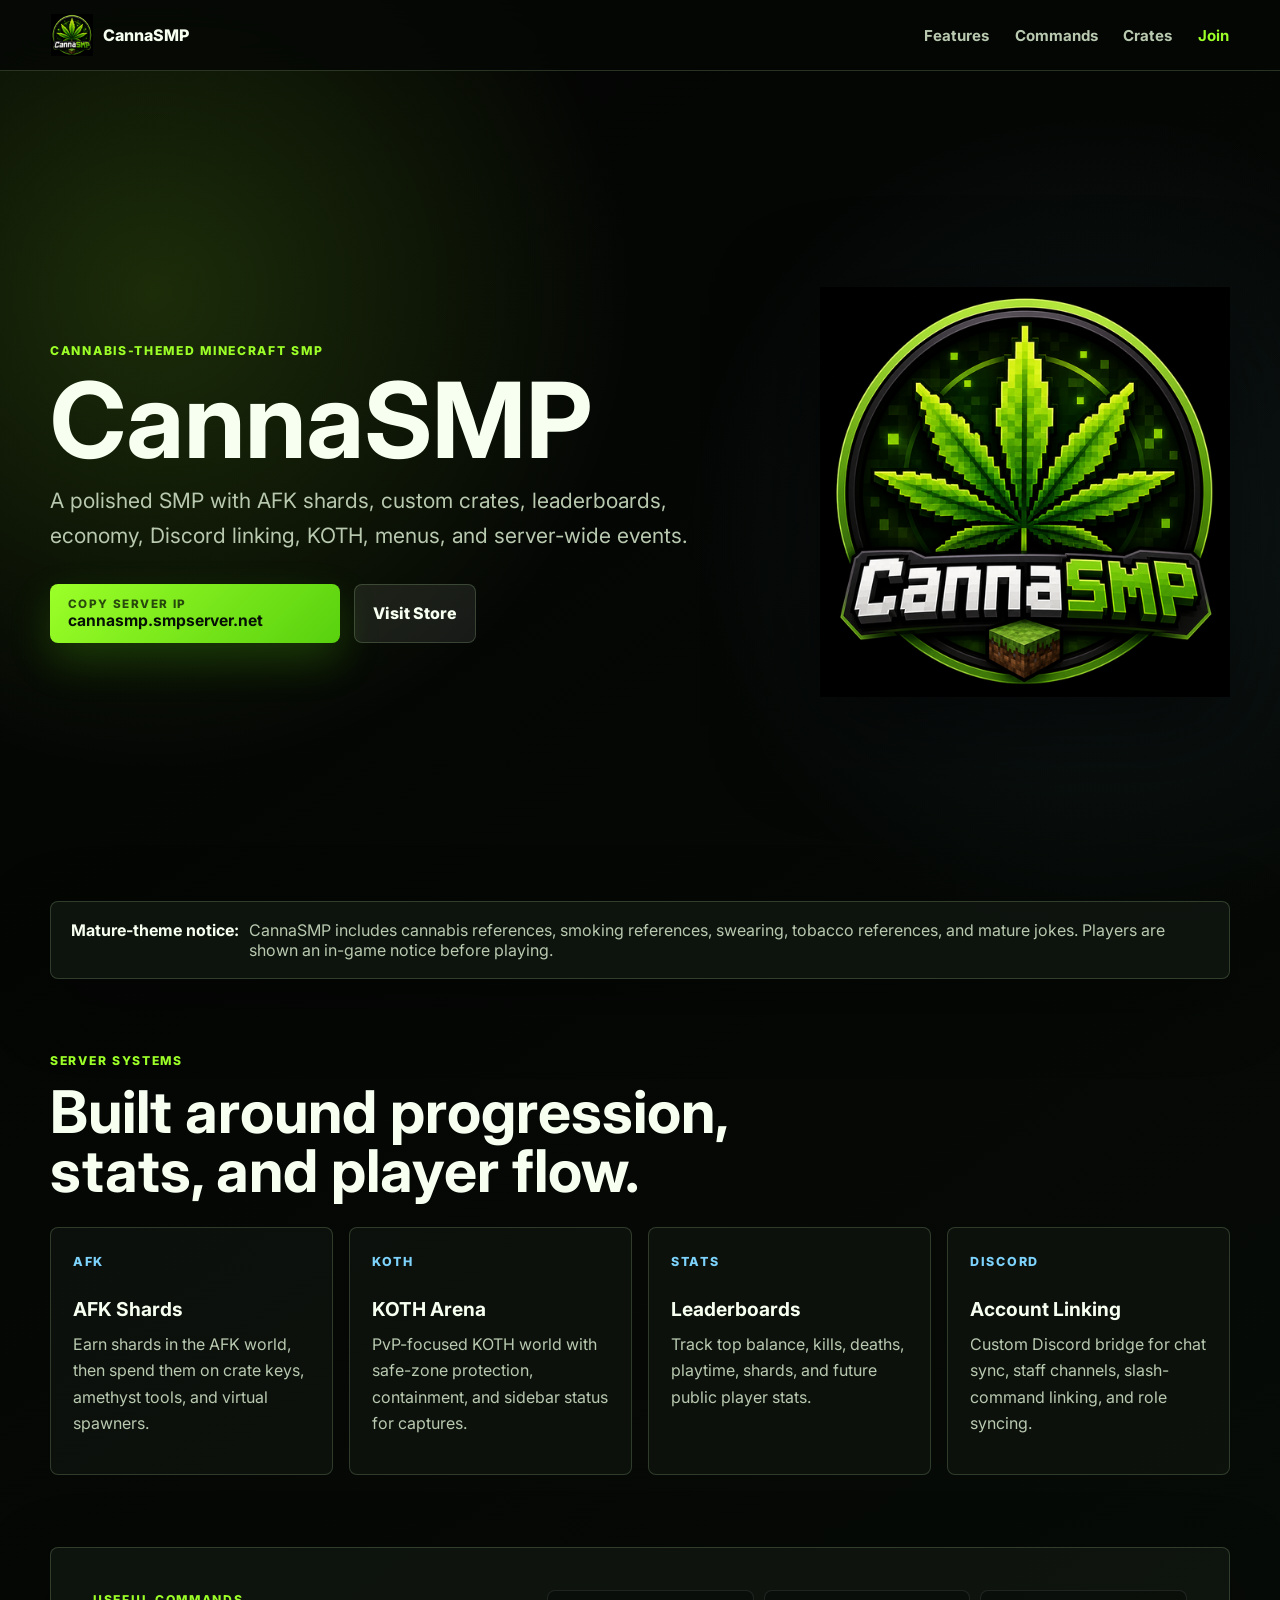
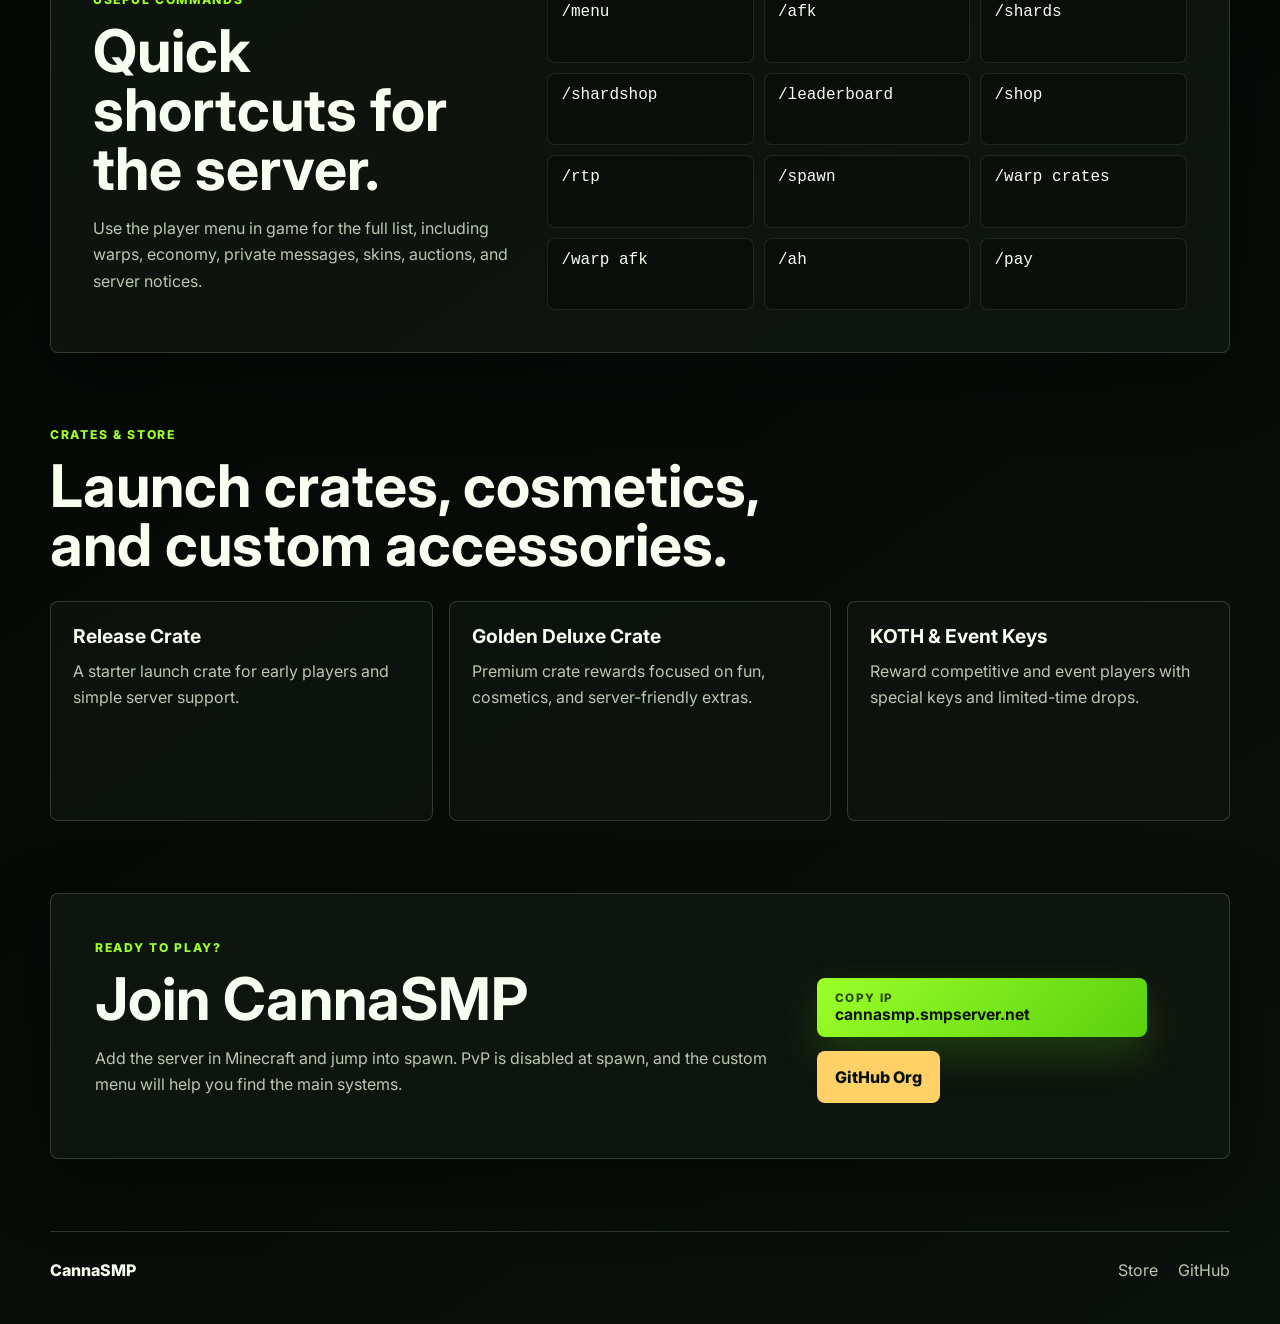
==== index.html @ 86490cfa "Add CannaSMP website" ====
<!DOCTYPE html>
<html lang="en">
<head>
  <meta charset="UTF-8">
  <meta name="viewport" content="width=device-width, initial-scale=1.0">
  <meta name="description" content="CannaSMP is a cannabis-themed Minecraft SMP with AFK shards, crates, leaderboards, economy, Discord linking, and custom server systems.">
  <title>CannaSMP | Minecraft SMP Server</title>
  <link rel="preconnect" href="https://fonts.googleapis.com">
  <link rel="preconnect" href="https://fonts.gstatic.com" crossorigin>
  <link href="https://fonts.googleapis.com/css2?family=Inter:wght@400;600;700;800&display=swap" rel="stylesheet">
  <link rel="stylesheet" href="styles.css">
</head>
<body>
  <header class="site-header">
    <a class="brand" href="#home" aria-label="CannaSMP home">
      <img src="assets/cannasmp-logo.png" alt="CannaSMP logo">
      <span>CannaSMP</span>
    </a>
    <nav class="nav-links" aria-label="Primary navigation">
      <a href="#features">Features</a>
      <a href="#commands">Commands</a>
      <a href="#crates">Crates</a>
      <a href="#join">Join</a>
    </nav>
  </header>

  <main>
    <section class="hero" id="home">
      <div class="hero-copy">
        <p class="eyebrow">Cannabis-themed Minecraft SMP</p>
        <h1>CannaSMP</h1>
        <p class="hero-text">A polished SMP with AFK shards, custom crates, leaderboards, economy, Discord linking, KOTH, menus, and server-wide events.</p>
        <div class="hero-actions">
          <button class="copy-ip" type="button" data-copy="cannasmp.smpserver.net">
            <span class="copy-label">Copy Server IP</span>
            <strong>cannasmp.smpserver.net</strong>
          </button>
          <a class="button secondary" href="https://cannasmp.tebex.io">Visit Store</a>
        </div>
      </div>
      <div class="hero-logo" aria-hidden="true">
        <img src="assets/cannasmp-logo.png" alt="">
      </div>
    </section>

    <section class="notice" aria-label="Mature theme notice">
      <strong>Mature-theme notice:</strong>
      <span>CannaSMP includes cannabis references, smoking references, swearing, tobacco references, and mature jokes. Players are shown an in-game notice before playing.</span>
    </section>

    <section class="section" id="features">
      <div class="section-heading">
        <p class="eyebrow">Server Systems</p>
        <h2>Built around progression, stats, and player flow.</h2>
      </div>
      <div class="feature-grid">
        <article class="feature-card">
          <span>AFK</span>
          <h3>AFK Shards</h3>
          <p>Earn shards in the AFK world, then spend them on crate keys, amethyst tools, and virtual spawners.</p>
        </article>
        <article class="feature-card">
          <span>KOTH</span>
          <h3>KOTH Arena</h3>
          <p>PvP-focused KOTH world with safe-zone protection, containment, and sidebar status for captures.</p>
        </article>
        <article class="feature-card">
          <span>Stats</span>
          <h3>Leaderboards</h3>
          <p>Track top balance, kills, deaths, playtime, shards, and future public player stats.</p>
        </article>
        <article class="feature-card">
          <span>Discord</span>
          <h3>Account Linking</h3>
          <p>Custom Discord bridge for chat sync, staff channels, slash-command linking, and role syncing.</p>
        </article>
      </div>
    </section>

    <section class="split-section" id="commands">
      <div>
        <p class="eyebrow">Useful Commands</p>
        <h2>Quick shortcuts for the server.</h2>
        <p>Use the player menu in game for the full list, including warps, economy, private messages, skins, auctions, and server notices.</p>
      </div>
      <div class="command-list" aria-label="Common server commands">
        <code>/menu</code>
        <code>/afk</code>
        <code>/shards</code>
        <code>/shardshop</code>
        <code>/leaderboard</code>
        <code>/shop</code>
        <code>/rtp</code>
        <code>/spawn</code>
        <code>/warp crates</code>
        <code>/warp afk</code>
        <code>/ah</code>
        <code>/pay</code>
      </div>
    </section>

    <section class="section" id="crates">
      <div class="section-heading">
        <p class="eyebrow">Crates & Store</p>
        <h2>Launch crates, cosmetics, and custom accessories.</h2>
      </div>
      <div class="crate-row">
        <article>
          <h3>Release Crate</h3>
          <p>A starter launch crate for early players and simple server support.</p>
        </article>
        <article>
          <h3>Golden Deluxe Crate</h3>
          <p>Premium crate rewards focused on fun, cosmetics, and server-friendly extras.</p>
        </article>
        <article>
          <h3>KOTH & Event Keys</h3>
          <p>Reward competitive and event players with special keys and limited-time drops.</p>
        </article>
      </div>
    </section>

    <section class="join-panel" id="join">
      <div>
        <p class="eyebrow">Ready to play?</p>
        <h2>Join CannaSMP</h2>
        <p>Add the server in Minecraft and jump into spawn. PvP is disabled at spawn, and the custom menu will help you find the main systems.</p>
      </div>
      <div class="join-actions">
        <button class="copy-ip large" type="button" data-copy="cannasmp.smpserver.net">
          <span class="copy-label">Copy IP</span>
          <strong>cannasmp.smpserver.net</strong>
        </button>
        <a class="button" href="https://github.com/CannaSMP">GitHub Org</a>
      </div>
    </section>
  </main>

  <footer class="site-footer">
    <span>CannaSMP</span>
    <a href="https://cannasmp.tebex.io">Store</a>
    <a href="https://github.com/CannaSMP">GitHub</a>
  </footer>

  <script src="app.js"></script>
</body>
</html>
---- styles.css ----
:root {
  --bg: #050805;
  --panel: #101610;
  --panel-soft: #162017;
  --text: #f7fff1;
  --muted: #b9c9b0;
  --line: rgba(210, 255, 183, 0.18);
  --green: #9cff28;
  --green-strong: #58d10e;
  --gold: #ffd166;
  --blue: #7dd3fc;
  --shadow: 0 22px 70px rgba(0, 0, 0, 0.36);
}

* {
  box-sizing: border-box;
}

html {
  scroll-behavior: smooth;
}

body {
  margin: 0;
  font-family: Inter, Arial, sans-serif;
  color: var(--text);
  background:
    radial-gradient(circle at 12% 10%, rgba(156, 255, 40, 0.16), transparent 30rem),
    radial-gradient(circle at 86% 18%, rgba(125, 211, 252, 0.09), transparent 26rem),
    linear-gradient(145deg, #030403 0%, var(--bg) 44%, #0a100b 100%);
  min-height: 100vh;
}

a {
  color: inherit;
  text-decoration: none;
}

.site-header {
  position: sticky;
  top: 0;
  z-index: 20;
  display: flex;
  align-items: center;
  justify-content: space-between;
  gap: 24px;
  padding: 14px clamp(18px, 4vw, 56px);
  background: rgba(5, 8, 5, 0.86);
  border-bottom: 1px solid var(--line);
  backdrop-filter: blur(16px);
}

.brand {
  display: inline-flex;
  align-items: center;
  gap: 10px;
  font-weight: 800;
  letter-spacing: 0;
}

.brand img {
  width: 42px;
  height: 42px;
  object-fit: contain;
}

.nav-links {
  display: flex;
  align-items: center;
  gap: clamp(12px, 2vw, 28px);
  color: var(--muted);
  font-size: 0.94rem;
  font-weight: 700;
}

.nav-links a:hover,
.nav-links a.is-active {
  color: var(--green);
}

main {
  width: min(1180px, calc(100% - 32px));
  margin: 0 auto;
}

.hero {
  min-height: calc(100vh - 70px);
  display: grid;
  grid-template-columns: minmax(0, 1fr) minmax(300px, 410px);
  align-items: center;
  gap: clamp(24px, 4vw, 56px);
  padding: 54px 0 42px;
}

.eyebrow {
  margin: 0 0 12px;
  color: var(--green);
  font-weight: 800;
  text-transform: uppercase;
  font-size: 0.76rem;
  letter-spacing: 0.14em;
}

h1,
h2,
h3,
p {
  margin-top: 0;
}

h1 {
  margin-bottom: 18px;
  font-size: clamp(3.8rem, 8.2vw, 7.25rem);
  line-height: 0.88;
  letter-spacing: 0;
}

h2 {
  margin-bottom: 16px;
  font-size: clamp(2rem, 4.6vw, 4rem);
  line-height: 1;
  letter-spacing: 0;
}

h3 {
  margin-bottom: 10px;
  font-size: 1.2rem;
}

p {
  color: var(--muted);
  line-height: 1.65;
}

.hero-text {
  max-width: 680px;
  font-size: clamp(1.05rem, 2vw, 1.32rem);
}

.hero-actions,
.join-actions {
  display: flex;
  flex-wrap: wrap;
  gap: 14px;
  margin-top: 30px;
}

button,
.button {
  min-height: 52px;
  border: 0;
  border-radius: 8px;
  padding: 13px 18px;
  font: inherit;
  font-weight: 800;
  cursor: pointer;
}

.copy-ip {
  display: inline-flex;
  flex-direction: column;
  align-items: flex-start;
  justify-content: center;
  min-width: min(100%, 290px);
  color: #061006;
  background: linear-gradient(135deg, var(--green), var(--green-strong));
  box-shadow: 0 18px 40px rgba(88, 209, 14, 0.22);
}

.copy-ip strong {
  max-width: 100%;
  overflow-wrap: anywhere;
  font-size: 0.98rem;
}

.copy-label {
  font-size: 0.73rem;
  text-transform: uppercase;
  letter-spacing: 0.12em;
  opacity: 0.74;
}

.button {
  display: inline-flex;
  align-items: center;
  justify-content: center;
  color: #071007;
  background: var(--gold);
}

.button.secondary {
  color: var(--text);
  background: rgba(255, 255, 255, 0.08);
  border: 1px solid var(--line);
}

.hero-logo {
  display: grid;
  place-items: center;
}

.hero-logo img {
  width: min(100%, 410px);
  filter: drop-shadow(0 28px 50px rgba(0, 0, 0, 0.62));
}

.notice,
.split-section,
.join-panel {
  border: 1px solid var(--line);
  border-radius: 8px;
  background: rgba(16, 22, 16, 0.82);
  box-shadow: var(--shadow);
}

.notice {
  display: flex;
  gap: 10px;
  padding: 18px 20px;
  color: var(--muted);
}

.notice strong {
  flex: 0 0 auto;
  color: var(--text);
}

.section,
.split-section,
.join-panel {
  margin: 72px 0;
}

.section-heading {
  max-width: 720px;
  margin-bottom: 26px;
}

.feature-grid,
.crate-row {
  display: grid;
  grid-template-columns: repeat(4, minmax(0, 1fr));
  gap: 16px;
}

.feature-card,
.crate-row article {
  min-height: 220px;
  padding: 22px;
  border: 1px solid var(--line);
  border-radius: 8px;
  background: rgba(16, 22, 16, 0.72);
}

.feature-card span {
  display: inline-flex;
  margin-bottom: 28px;
  color: var(--blue);
  font-weight: 800;
  font-size: 0.78rem;
  text-transform: uppercase;
  letter-spacing: 0.14em;
}

.split-section {
  display: grid;
  grid-template-columns: minmax(0, 0.8fr) minmax(260px, 1.2fr);
  gap: 28px;
  padding: clamp(24px, 5vw, 42px);
}

.command-list {
  display: grid;
  grid-template-columns: repeat(3, minmax(0, 1fr));
  gap: 10px;
}

code {
  display: block;
  min-width: 0;
  padding: 12px 13px;
  border: 1px solid rgba(255, 255, 255, 0.09);
  border-radius: 8px;
  color: var(--text);
  background: rgba(0, 0, 0, 0.24);
  font-family: Consolas, "Courier New", monospace;
  overflow-wrap: anywhere;
}

.crate-row {
  grid-template-columns: repeat(3, minmax(0, 1fr));
}

.join-panel {
  display: grid;
  grid-template-columns: minmax(0, 1fr) auto;
  align-items: center;
  gap: 24px;
  padding: clamp(24px, 5vw, 44px);
}

.copy-ip.large {
  min-width: min(100%, 330px);
}

.site-footer {
  width: min(1180px, calc(100% - 32px));
  margin: 20px auto 0;
  padding: 28px 0 44px;
  display: flex;
  gap: 20px;
  color: var(--muted);
  border-top: 1px solid var(--line);
}

.site-footer span {
  margin-right: auto;
  color: var(--text);
  font-weight: 800;
}

@media (max-width: 860px) {
  .site-header {
    align-items: flex-start;
    flex-direction: column;
  }

  .nav-links {
    width: 100%;
    overflow-x: auto;
    padding-bottom: 4px;
  }

  .hero,
  .split-section,
  .join-panel {
    grid-template-columns: 1fr;
  }

  .hero {
    min-height: auto;
    padding-top: 42px;
  }

  .hero-logo {
    order: -1;
  }

  .hero-logo img {
    width: min(68vw, 320px);
  }

  .feature-grid,
  .crate-row {
    grid-template-columns: repeat(2, minmax(0, 1fr));
  }

  .command-list {
    grid-template-columns: repeat(2, minmax(0, 1fr));
  }

  .notice {
    flex-direction: column;
  }

  .join-actions {
    align-items: stretch;
  }
}

@media (max-width: 560px) {
  main,
  .site-footer {
    width: min(100% - 24px, 1180px);
  }

  .feature-grid,
  .crate-row,
  .command-list {
    grid-template-columns: 1fr;
  }

  .feature-card,
  .crate-row article {
    min-height: auto;
  }

  .hero-actions,
  .join-actions,
  .site-footer {
    flex-direction: column;
  }

  .button,
  .copy-ip {
    width: 100%;
  }
}
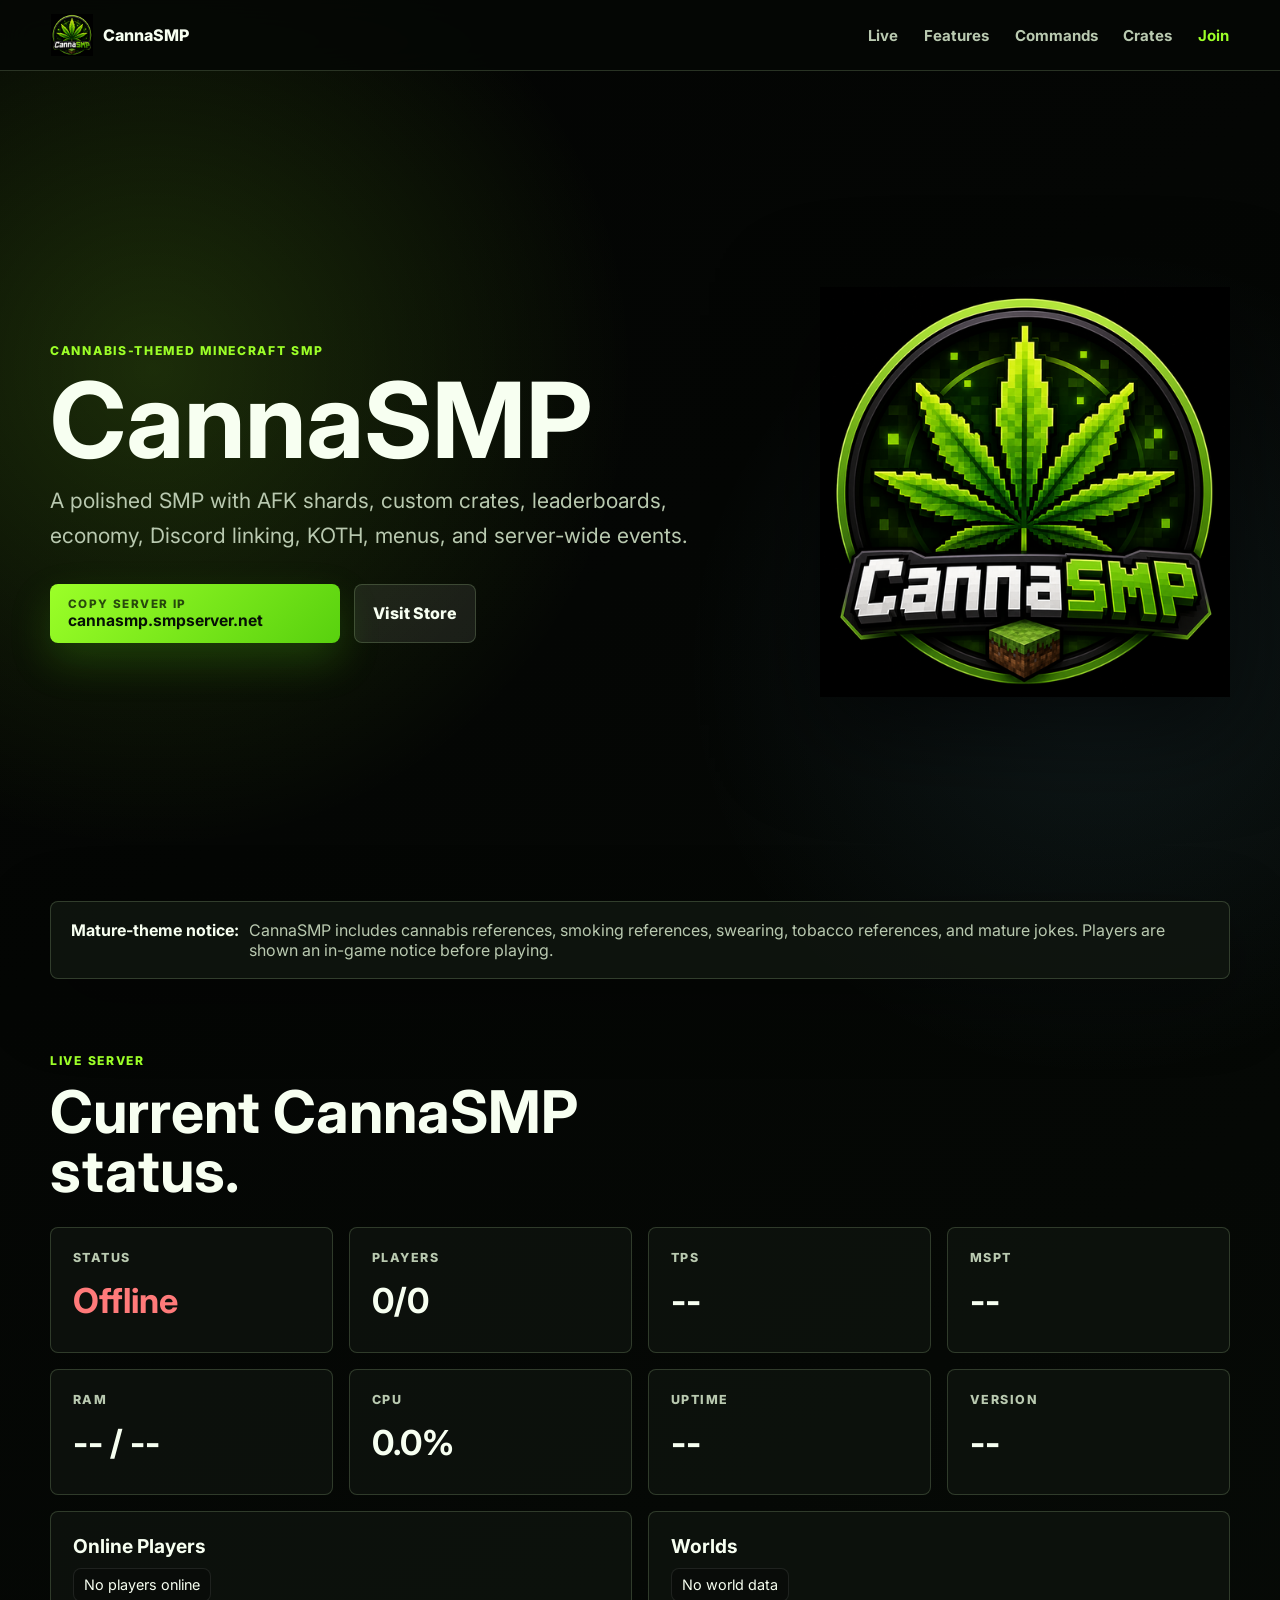
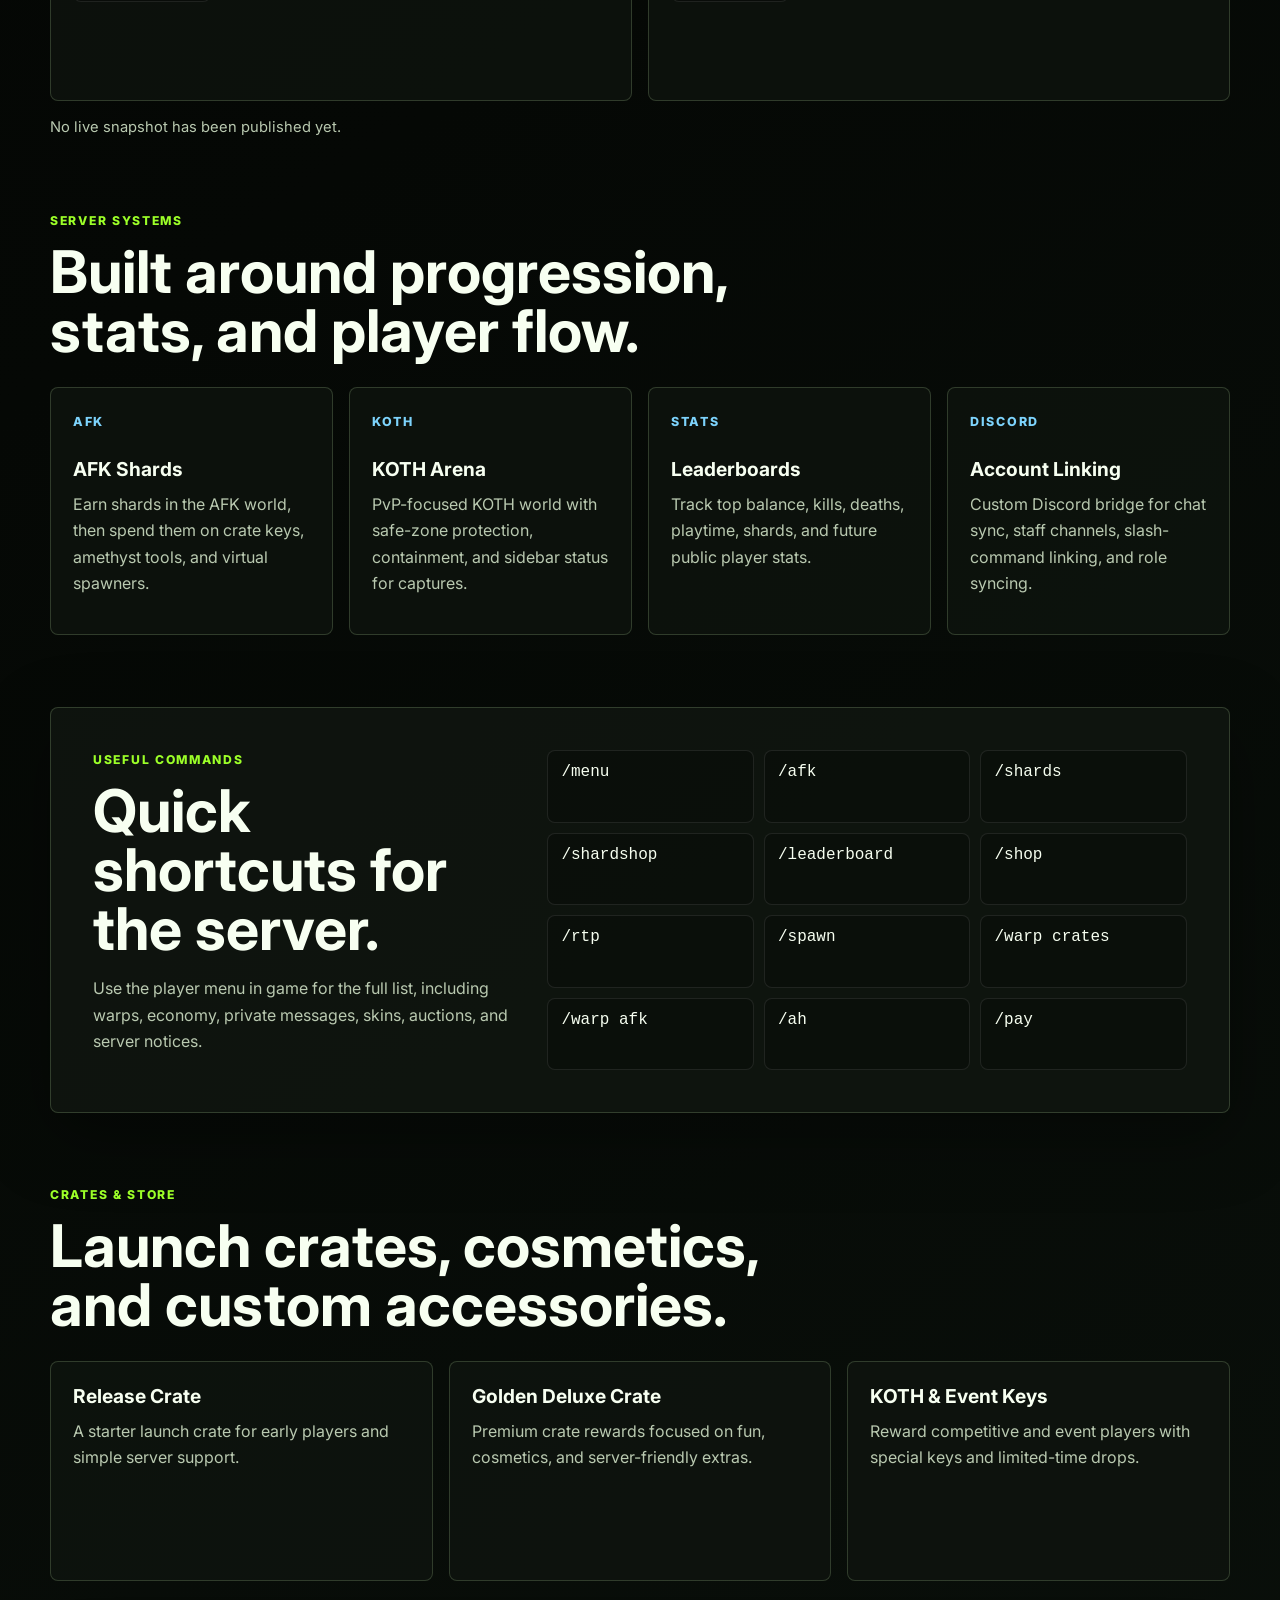
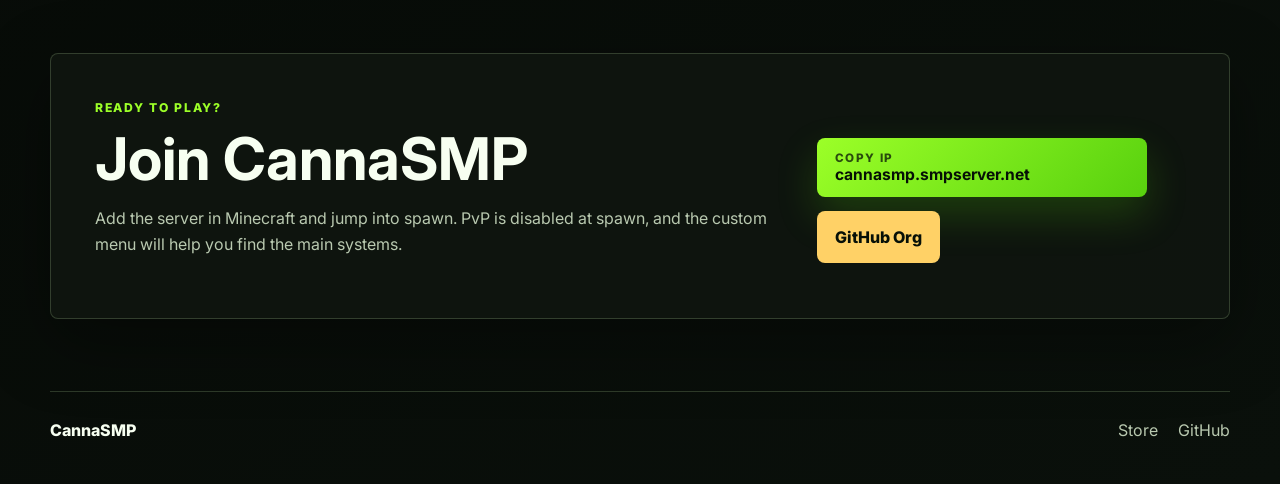
==== commit cd8ab9e5: "Add live server status dashboard" ====
--- a/index.html
+++ b/index.html
@@ -17,6 +17,7 @@
       <span>CannaSMP</span>
     </a>
     <nav class="nav-links" aria-label="Primary navigation">
+      <a href="#live">Live</a>
       <a href="#features">Features</a>
       <a href="#commands">Commands</a>
       <a href="#crates">Crates</a>
@@ -48,6 +49,62 @@
       <span>CannaSMP includes cannabis references, smoking references, swearing, tobacco references, and mature jokes. Players are shown an in-game notice before playing.</span>
     </section>
 
+    <section class="live-section" id="live">
+      <div class="section-heading">
+        <p class="eyebrow">Live Server</p>
+        <h2>Current CannaSMP status.</h2>
+      </div>
+      <div class="status-grid" data-live-status>
+        <article class="status-card">
+          <span>Status</span>
+          <strong data-status-online>Loading</strong>
+        </article>
+        <article class="status-card">
+          <span>Players</span>
+          <strong data-status-players>--</strong>
+        </article>
+        <article class="status-card">
+          <span>TPS</span>
+          <strong data-status-tps>--</strong>
+        </article>
+        <article class="status-card">
+          <span>MSPT</span>
+          <strong data-status-mspt>--</strong>
+        </article>
+        <article class="status-card">
+          <span>RAM</span>
+          <strong data-status-ram>--</strong>
+        </article>
+        <article class="status-card">
+          <span>CPU</span>
+          <strong data-status-cpu>--</strong>
+        </article>
+        <article class="status-card">
+          <span>Uptime</span>
+          <strong data-status-uptime>--</strong>
+        </article>
+        <article class="status-card">
+          <span>Version</span>
+          <strong data-status-version>--</strong>
+        </article>
+      </div>
+      <div class="live-details">
+        <article>
+          <h3>Online Players</h3>
+          <div class="player-list" data-status-player-list>
+            <span>Waiting for the first server snapshot.</span>
+          </div>
+        </article>
+        <article>
+          <h3>Worlds</h3>
+          <div class="world-list" data-status-worlds>
+            <span>Waiting for the first server snapshot.</span>
+          </div>
+        </article>
+      </div>
+      <p class="snapshot-note" data-status-updated>Live data refreshes when the server publishes a new website snapshot.</p>
+    </section>
+
     <section class="section" id="features">
       <div class="section-heading">
         <p class="eyebrow">Server Systems</p>
--- a/styles.css
+++ b/styles.css
@@ -226,6 +226,7 @@
 }
 
 .section,
+.live-section,
 .split-section,
 .join-panel {
   margin: 72px 0;
@@ -237,19 +238,88 @@
 }
 
 .feature-grid,
-.crate-row {
+.crate-row,
+.status-grid {
   display: grid;
   grid-template-columns: repeat(4, minmax(0, 1fr));
   gap: 16px;
 }
 
 .feature-card,
-.crate-row article {
+.crate-row article,
+.status-card,
+.live-details article {
   min-height: 220px;
   padding: 22px;
   border: 1px solid var(--line);
   border-radius: 8px;
   background: rgba(16, 22, 16, 0.72);
+}
+
+.status-card {
+  min-height: 126px;
+}
+
+.status-card span {
+  display: block;
+  margin-bottom: 18px;
+  color: var(--muted);
+  font-size: 0.78rem;
+  font-weight: 800;
+  text-transform: uppercase;
+  letter-spacing: 0.12em;
+}
+
+.status-card strong {
+  display: block;
+  color: var(--text);
+  font-size: clamp(1.4rem, 2.7vw, 2.15rem);
+  line-height: 1.05;
+  overflow-wrap: anywhere;
+}
+
+.status-card.is-online strong {
+  color: var(--green);
+}
+
+.status-card.is-offline strong {
+  color: #ff7a7a;
+}
+
+.live-details {
+  display: grid;
+  grid-template-columns: repeat(2, minmax(0, 1fr));
+  gap: 16px;
+  margin-top: 16px;
+}
+
+.live-details article {
+  min-height: 190px;
+}
+
+.player-list,
+.world-list {
+  display: flex;
+  flex-wrap: wrap;
+  gap: 8px;
+}
+
+.player-list span,
+.world-list span {
+  display: inline-flex;
+  align-items: center;
+  min-height: 34px;
+  padding: 7px 10px;
+  border: 1px solid rgba(255, 255, 255, 0.09);
+  border-radius: 8px;
+  color: var(--text);
+  background: rgba(0, 0, 0, 0.24);
+  font-size: 0.9rem;
+}
+
+.snapshot-note {
+  margin-top: 14px;
+  font-size: 0.92rem;
 }
 
 .feature-card span {
@@ -351,7 +421,9 @@
   }
 
   .feature-grid,
-  .crate-row {
+  .crate-row,
+  .status-grid,
+  .live-details {
     grid-template-columns: repeat(2, minmax(0, 1fr));
   }
 
@@ -376,6 +448,8 @@
 
   .feature-grid,
   .crate-row,
+  .status-grid,
+  .live-details,
   .command-list {
     grid-template-columns: 1fr;
   }
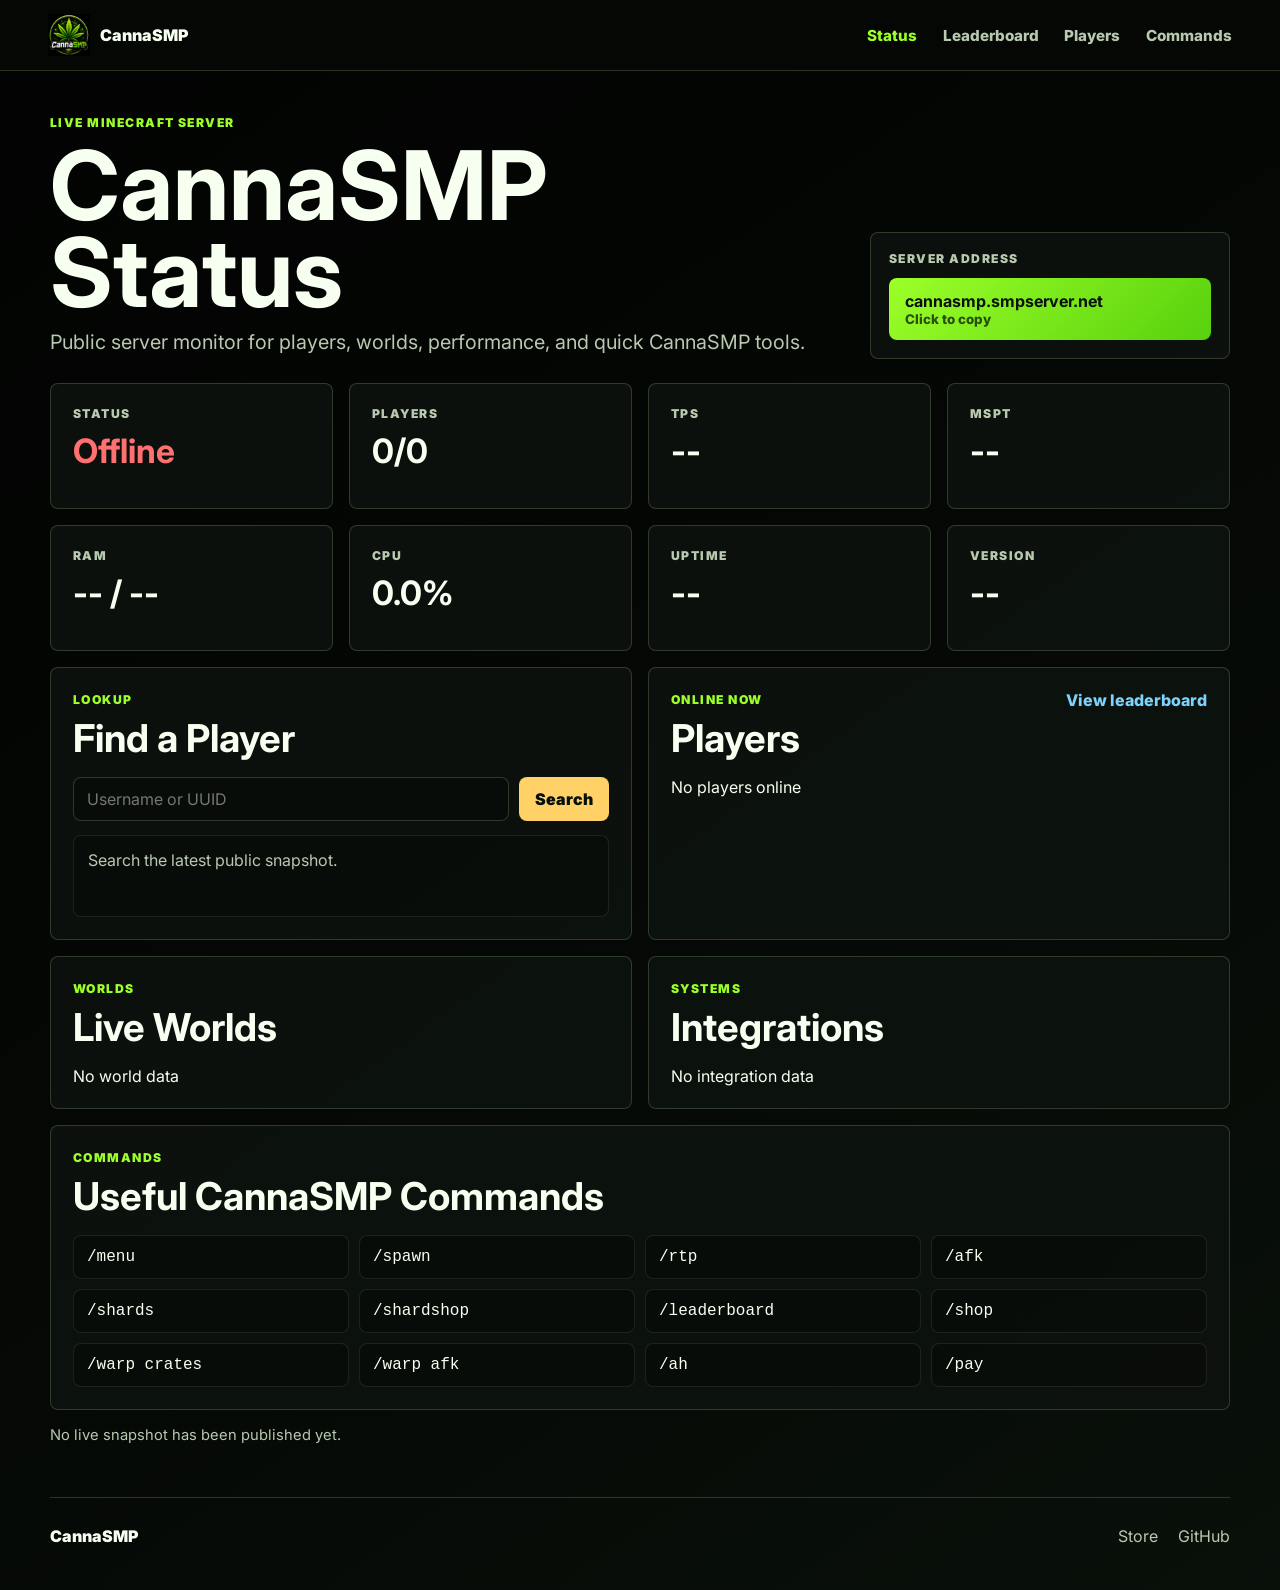
==== commit 29f375b5: "Convert site to status portal" ====
--- a/index.html
+++ b/index.html
@@ -3,152 +3,151 @@
 <head>
   <meta charset="UTF-8">
   <meta name="viewport" content="width=device-width, initial-scale=1.0">
-  <meta name="description" content="CannaSMP is a cannabis-themed Minecraft SMP with AFK shards, crates, leaderboards, economy, Discord linking, and custom server systems.">
-  <title>CannaSMP | Minecraft SMP Server</title>
+  <meta name="description" content="CannaSMP live Minecraft server status, player lookup, commands, and public stats.">
+  <title>CannaSMP | Server Status</title>
   <link rel="preconnect" href="https://fonts.googleapis.com">
   <link rel="preconnect" href="https://fonts.gstatic.com" crossorigin>
-  <link href="https://fonts.googleapis.com/css2?family=Inter:wght@400;600;700;800&display=swap" rel="stylesheet">
+  <link href="https://fonts.googleapis.com/css2?family=Inter:wght@400;600;700;800;900&display=swap" rel="stylesheet">
   <link rel="stylesheet" href="styles.css">
 </head>
 <body>
-  <header class="site-header">
-    <a class="brand" href="#home" aria-label="CannaSMP home">
+  <header class="topbar">
+    <a class="brand" href="./" aria-label="CannaSMP status home">
       <img src="assets/cannasmp-logo.png" alt="CannaSMP logo">
       <span>CannaSMP</span>
     </a>
     <nav class="nav-links" aria-label="Primary navigation">
-      <a href="#live">Live</a>
-      <a href="#features">Features</a>
+      <a class="is-active" href="./">Status</a>
+      <a href="leaderboard/">Leaderboard</a>
+      <a href="#players">Players</a>
       <a href="#commands">Commands</a>
-      <a href="#crates">Crates</a>
-      <a href="#join">Join</a>
     </nav>
   </header>
 
-  <main>
-    <section class="hero" id="home">
-      <div class="hero-copy">
-        <p class="eyebrow">Cannabis-themed Minecraft SMP</p>
-        <h1>CannaSMP</h1>
-        <p class="hero-text">A polished SMP with AFK shards, custom crates, leaderboards, economy, Discord linking, KOTH, menus, and server-wide events.</p>
-        <div class="hero-actions">
-          <button class="copy-ip" type="button" data-copy="cannasmp.smpserver.net">
-            <span class="copy-label">Copy Server IP</span>
-            <strong>cannasmp.smpserver.net</strong>
-          </button>
-          <a class="button secondary" href="https://cannasmp.tebex.io">Visit Store</a>
-        </div>
+  <main class="shell">
+    <section class="dashboard-hero">
+      <div>
+        <p class="eyebrow">Live Minecraft Server</p>
+        <h1>CannaSMP Status</h1>
+        <p class="hero-text">Public server monitor for players, worlds, performance, and quick CannaSMP tools.</p>
       </div>
-      <div class="hero-logo" aria-hidden="true">
-        <img src="assets/cannasmp-logo.png" alt="">
+      <div class="join-box">
+        <span>Server Address</span>
+        <button class="copy-ip" type="button" data-copy="cannasmp.smpserver.net">
+          <strong>cannasmp.smpserver.net</strong>
+          <small class="copy-label">Click to copy</small>
+        </button>
       </div>
     </section>
 
-    <section class="notice" aria-label="Mature theme notice">
-      <strong>Mature-theme notice:</strong>
-      <span>CannaSMP includes cannabis references, smoking references, swearing, tobacco references, and mature jokes. Players are shown an in-game notice before playing.</span>
+    <section class="status-grid" data-live-status>
+      <article class="metric-card status-card">
+        <span>Status</span>
+        <strong data-status-online>Loading</strong>
+      </article>
+      <article class="metric-card">
+        <span>Players</span>
+        <strong data-status-players>--</strong>
+      </article>
+      <article class="metric-card">
+        <span>TPS</span>
+        <strong data-status-tps>--</strong>
+      </article>
+      <article class="metric-card">
+        <span>MSPT</span>
+        <strong data-status-mspt>--</strong>
+      </article>
+      <article class="metric-card">
+        <span>RAM</span>
+        <strong data-status-ram>--</strong>
+      </article>
+      <article class="metric-card">
+        <span>CPU</span>
+        <strong data-status-cpu>--</strong>
+      </article>
+      <article class="metric-card">
+        <span>Uptime</span>
+        <strong data-status-uptime>--</strong>
+      </article>
+      <article class="metric-card">
+        <span>Version</span>
+        <strong data-status-version>--</strong>
+      </article>
     </section>
 
-    <section class="live-section" id="live">
-      <div class="section-heading">
-        <p class="eyebrow">Live Server</p>
-        <h2>Current CannaSMP status.</h2>
-      </div>
-      <div class="status-grid" data-live-status>
-        <article class="status-card">
-          <span>Status</span>
-          <strong data-status-online>Loading</strong>
-        </article>
-        <article class="status-card">
-          <span>Players</span>
-          <strong data-status-players>--</strong>
-        </article>
-        <article class="status-card">
-          <span>TPS</span>
-          <strong data-status-tps>--</strong>
-        </article>
-        <article class="status-card">
-          <span>MSPT</span>
-          <strong data-status-mspt>--</strong>
-        </article>
-        <article class="status-card">
-          <span>RAM</span>
-          <strong data-status-ram>--</strong>
-        </article>
-        <article class="status-card">
-          <span>CPU</span>
-          <strong data-status-cpu>--</strong>
-        </article>
-        <article class="status-card">
-          <span>Uptime</span>
-          <strong data-status-uptime>--</strong>
-        </article>
-        <article class="status-card">
-          <span>Version</span>
-          <strong data-status-version>--</strong>
-        </article>
-      </div>
-      <div class="live-details">
-        <article>
-          <h3>Online Players</h3>
-          <div class="player-list" data-status-player-list>
-            <span>Waiting for the first server snapshot.</span>
+    <section class="two-column" id="players">
+      <article class="panel">
+        <div class="panel-heading">
+          <div>
+            <p class="eyebrow">Lookup</p>
+            <h2>Find a Player</h2>
           </div>
-        </article>
-        <article>
-          <h3>Worlds</h3>
-          <div class="world-list" data-status-worlds>
-            <span>Waiting for the first server snapshot.</span>
+        </div>
+        <form class="lookup-form" data-player-search>
+          <input type="search" name="player" placeholder="Username or UUID" autocomplete="off">
+          <button type="submit">Search</button>
+        </form>
+        <div class="lookup-result" data-player-result>
+          Search the latest public snapshot.
+        </div>
+      </article>
+
+      <article class="panel">
+        <div class="panel-heading">
+          <div>
+            <p class="eyebrow">Online Now</p>
+            <h2>Players</h2>
           </div>
-        </article>
-      </div>
-      <p class="snapshot-note" data-status-updated>Live data refreshes when the server publishes a new website snapshot.</p>
+          <a class="text-link" href="leaderboard/">View leaderboard</a>
+        </div>
+        <div class="player-table" data-status-player-list>
+          <span>Waiting for server snapshot.</span>
+        </div>
+      </article>
     </section>
 
-    <section class="section" id="features">
-      <div class="section-heading">
-        <p class="eyebrow">Server Systems</p>
-        <h2>Built around progression, stats, and player flow.</h2>
-      </div>
-      <div class="feature-grid">
-        <article class="feature-card">
-          <span>AFK</span>
-          <h3>AFK Shards</h3>
-          <p>Earn shards in the AFK world, then spend them on crate keys, amethyst tools, and virtual spawners.</p>
-        </article>
-        <article class="feature-card">
-          <span>KOTH</span>
-          <h3>KOTH Arena</h3>
-          <p>PvP-focused KOTH world with safe-zone protection, containment, and sidebar status for captures.</p>
-        </article>
-        <article class="feature-card">
-          <span>Stats</span>
-          <h3>Leaderboards</h3>
-          <p>Track top balance, kills, deaths, playtime, shards, and future public player stats.</p>
-        </article>
-        <article class="feature-card">
-          <span>Discord</span>
-          <h3>Account Linking</h3>
-          <p>Custom Discord bridge for chat sync, staff channels, slash-command linking, and role syncing.</p>
-        </article>
-      </div>
+    <section class="two-column">
+      <article class="panel">
+        <div class="panel-heading">
+          <div>
+            <p class="eyebrow">Worlds</p>
+            <h2>Live Worlds</h2>
+          </div>
+        </div>
+        <div class="world-table" data-status-worlds>
+          <span>Waiting for server snapshot.</span>
+        </div>
+      </article>
+
+      <article class="panel">
+        <div class="panel-heading">
+          <div>
+            <p class="eyebrow">Systems</p>
+            <h2>Integrations</h2>
+          </div>
+        </div>
+        <div class="integration-list" data-status-integrations>
+          <span>Waiting for server snapshot.</span>
+        </div>
+      </article>
     </section>
 
-    <section class="split-section" id="commands">
-      <div>
-        <p class="eyebrow">Useful Commands</p>
-        <h2>Quick shortcuts for the server.</h2>
-        <p>Use the player menu in game for the full list, including warps, economy, private messages, skins, auctions, and server notices.</p>
+    <section class="panel" id="commands">
+      <div class="panel-heading">
+        <div>
+          <p class="eyebrow">Commands</p>
+          <h2>Useful CannaSMP Commands</h2>
+        </div>
       </div>
-      <div class="command-list" aria-label="Common server commands">
+      <div class="command-grid">
         <code>/menu</code>
+        <code>/spawn</code>
+        <code>/rtp</code>
         <code>/afk</code>
         <code>/shards</code>
         <code>/shardshop</code>
         <code>/leaderboard</code>
         <code>/shop</code>
-        <code>/rtp</code>
-        <code>/spawn</code>
         <code>/warp crates</code>
         <code>/warp afk</code>
         <code>/ah</code>
@@ -156,44 +155,10 @@
       </div>
     </section>
 
-    <section class="section" id="crates">
-      <div class="section-heading">
-        <p class="eyebrow">Crates & Store</p>
-        <h2>Launch crates, cosmetics, and custom accessories.</h2>
-      </div>
-      <div class="crate-row">
-        <article>
-          <h3>Release Crate</h3>
-          <p>A starter launch crate for early players and simple server support.</p>
-        </article>
-        <article>
-          <h3>Golden Deluxe Crate</h3>
-          <p>Premium crate rewards focused on fun, cosmetics, and server-friendly extras.</p>
-        </article>
-        <article>
-          <h3>KOTH & Event Keys</h3>
-          <p>Reward competitive and event players with special keys and limited-time drops.</p>
-        </article>
-      </div>
-    </section>
-
-    <section class="join-panel" id="join">
-      <div>
-        <p class="eyebrow">Ready to play?</p>
-        <h2>Join CannaSMP</h2>
-        <p>Add the server in Minecraft and jump into spawn. PvP is disabled at spawn, and the custom menu will help you find the main systems.</p>
-      </div>
-      <div class="join-actions">
-        <button class="copy-ip large" type="button" data-copy="cannasmp.smpserver.net">
-          <span class="copy-label">Copy IP</span>
-          <strong>cannasmp.smpserver.net</strong>
-        </button>
-        <a class="button" href="https://github.com/CannaSMP">GitHub Org</a>
-      </div>
-    </section>
+    <p class="snapshot-note" data-status-updated>No live snapshot has been published yet.</p>
   </main>
 
-  <footer class="site-footer">
+  <footer class="footer">
     <span>CannaSMP</span>
     <a href="https://cannasmp.tebex.io">Store</a>
     <a href="https://github.com/CannaSMP">GitHub</a>
--- a/styles.css
+++ b/styles.css
@@ -1,15 +1,15 @@
 :root {
   --bg: #050805;
-  --panel: #101610;
-  --panel-soft: #162017;
+  --panel: #0d130e;
+  --panel-2: #111a12;
   --text: #f7fff1;
   --muted: #b9c9b0;
   --line: rgba(210, 255, 183, 0.18);
   --green: #9cff28;
-  --green-strong: #58d10e;
+  --green-2: #58d10e;
   --gold: #ffd166;
+  --red: #ff7070;
   --blue: #7dd3fc;
-  --shadow: 0 22px 70px rgba(0, 0, 0, 0.36);
 }
 
 * {
@@ -22,13 +22,10 @@
 
 body {
   margin: 0;
+  min-height: 100vh;
+  color: var(--text);
+  background: linear-gradient(145deg, #020302 0%, var(--bg) 54%, #09100a 100%);
   font-family: Inter, Arial, sans-serif;
-  color: var(--text);
-  background:
-    radial-gradient(circle at 12% 10%, rgba(156, 255, 40, 0.16), transparent 30rem),
-    radial-gradient(circle at 86% 18%, rgba(125, 211, 252, 0.09), transparent 26rem),
-    linear-gradient(145deg, #030403 0%, var(--bg) 44%, #0a100b 100%);
-  min-height: 100vh;
 }
 
 a {
@@ -36,26 +33,35 @@
   text-decoration: none;
 }
 
-.site-header {
+button,
+input {
+  font: inherit;
+}
+
+.topbar {
   position: sticky;
   top: 0;
   z-index: 20;
   display: flex;
   align-items: center;
   justify-content: space-between;
-  gap: 24px;
-  padding: 14px clamp(18px, 4vw, 56px);
-  background: rgba(5, 8, 5, 0.86);
+  gap: 18px;
+  padding: 14px clamp(16px, 4vw, 48px);
   border-bottom: 1px solid var(--line);
+  background: rgba(5, 8, 5, 0.92);
   backdrop-filter: blur(16px);
 }
 
+.brand,
+.nav-links,
+.footer {
+  display: flex;
+  align-items: center;
+}
+
 .brand {
-  display: inline-flex;
-  align-items: center;
   gap: 10px;
-  font-weight: 800;
-  letter-spacing: 0;
+  font-weight: 900;
 }
 
 .brand img {
@@ -65,12 +71,10 @@
 }
 
 .nav-links {
-  display: flex;
-  align-items: center;
   gap: clamp(12px, 2vw, 28px);
   color: var(--muted);
-  font-size: 0.94rem;
-  font-weight: 700;
+  font-size: 0.95rem;
+  font-weight: 800;
 }
 
 .nav-links a:hover,
@@ -78,27 +82,31 @@
   color: var(--green);
 }
 
-main {
+.shell {
   width: min(1180px, calc(100% - 32px));
   margin: 0 auto;
-}
-
-.hero {
-  min-height: calc(100vh - 70px);
-  display: grid;
-  grid-template-columns: minmax(0, 1fr) minmax(300px, 410px);
+  padding: 42px 0 30px;
+}
+
+.dashboard-hero {
+  display: grid;
+  grid-template-columns: minmax(0, 1fr) minmax(260px, 360px);
+  gap: 24px;
+  align-items: end;
+  margin-bottom: 24px;
+}
+
+.dashboard-hero.compact {
   align-items: center;
-  gap: clamp(24px, 4vw, 56px);
-  padding: 54px 0 42px;
 }
 
 .eyebrow {
-  margin: 0 0 12px;
+  margin: 0 0 10px;
   color: var(--green);
-  font-weight: 800;
+  font-size: 0.76rem;
+  font-weight: 900;
+  letter-spacing: 0.12em;
   text-transform: uppercase;
-  font-size: 0.76rem;
-  letter-spacing: 0.14em;
 }
 
 h1,
@@ -109,239 +117,238 @@
 }
 
 h1 {
-  margin-bottom: 18px;
-  font-size: clamp(3.8rem, 8.2vw, 7.25rem);
-  line-height: 0.88;
+  margin-bottom: 12px;
+  font-size: clamp(3rem, 8vw, 6rem);
+  line-height: 0.9;
   letter-spacing: 0;
 }
 
 h2 {
-  margin-bottom: 16px;
-  font-size: clamp(2rem, 4.6vw, 4rem);
-  line-height: 1;
-  letter-spacing: 0;
+  margin-bottom: 0;
+  font-size: clamp(1.55rem, 3vw, 2.55rem);
+  line-height: 1.03;
 }
 
 h3 {
-  margin-bottom: 10px;
-  font-size: 1.2rem;
+  margin-bottom: 8px;
 }
 
 p {
   color: var(--muted);
-  line-height: 1.65;
+  line-height: 1.6;
 }
 
 .hero-text {
-  max-width: 680px;
-  font-size: clamp(1.05rem, 2vw, 1.32rem);
-}
-
-.hero-actions,
-.join-actions {
+  max-width: 760px;
+  margin-bottom: 0;
+  font-size: clamp(1rem, 1.8vw, 1.24rem);
+}
+
+.join-box,
+.panel,
+.metric-card {
+  border: 1px solid var(--line);
+  border-radius: 8px;
+  background: rgba(13, 19, 14, 0.88);
+}
+
+.join-box {
+  padding: 18px;
+}
+
+.join-box span,
+.metric-card span {
+  display: block;
+  margin-bottom: 12px;
+  color: var(--muted);
+  font-size: 0.76rem;
+  font-weight: 900;
+  letter-spacing: 0.12em;
+  text-transform: uppercase;
+}
+
+.copy-ip {
+  width: 100%;
+  min-height: 62px;
   display: flex;
-  flex-wrap: wrap;
-  gap: 14px;
-  margin-top: 30px;
-}
-
-button,
-.button {
-  min-height: 52px;
-  border: 0;
-  border-radius: 8px;
-  padding: 13px 18px;
-  font: inherit;
-  font-weight: 800;
-  cursor: pointer;
-}
-
-.copy-ip {
-  display: inline-flex;
   flex-direction: column;
   align-items: flex-start;
   justify-content: center;
-  min-width: min(100%, 290px);
-  color: #061006;
-  background: linear-gradient(135deg, var(--green), var(--green-strong));
-  box-shadow: 0 18px 40px rgba(88, 209, 14, 0.22);
+  border: 0;
+  border-radius: 8px;
+  padding: 13px 16px;
+  color: #071007;
+  background: linear-gradient(135deg, var(--green), var(--green-2));
+  cursor: pointer;
 }
 
 .copy-ip strong {
   max-width: 100%;
   overflow-wrap: anywhere;
-  font-size: 0.98rem;
-}
-
-.copy-label {
-  font-size: 0.73rem;
-  text-transform: uppercase;
-  letter-spacing: 0.12em;
-  opacity: 0.74;
-}
-
-.button {
-  display: inline-flex;
-  align-items: center;
-  justify-content: center;
+  font-size: 1rem;
+}
+
+.copy-ip small {
+  font-weight: 800;
+  opacity: 0.72;
+}
+
+.button,
+.lookup-form button,
+.leaderboard-tabs button {
+  min-height: 44px;
+  border: 0;
+  border-radius: 8px;
+  padding: 11px 16px;
   color: #071007;
   background: var(--gold);
-}
-
-.button.secondary {
-  color: var(--text);
-  background: rgba(255, 255, 255, 0.08);
-  border: 1px solid var(--line);
-}
-
-.hero-logo {
-  display: grid;
-  place-items: center;
-}
-
-.hero-logo img {
-  width: min(100%, 410px);
-  filter: drop-shadow(0 28px 50px rgba(0, 0, 0, 0.62));
-}
-
-.notice,
-.split-section,
-.join-panel {
-  border: 1px solid var(--line);
-  border-radius: 8px;
-  background: rgba(16, 22, 16, 0.82);
-  box-shadow: var(--shadow);
-}
-
-.notice {
-  display: flex;
-  gap: 10px;
-  padding: 18px 20px;
-  color: var(--muted);
-}
-
-.notice strong {
-  flex: 0 0 auto;
-  color: var(--text);
-}
-
-.section,
-.live-section,
-.split-section,
-.join-panel {
-  margin: 72px 0;
-}
-
-.section-heading {
-  max-width: 720px;
-  margin-bottom: 26px;
-}
-
-.feature-grid,
-.crate-row,
+  font-weight: 900;
+  cursor: pointer;
+}
+
 .status-grid {
   display: grid;
   grid-template-columns: repeat(4, minmax(0, 1fr));
   gap: 16px;
-}
-
-.feature-card,
-.crate-row article,
-.status-card,
-.live-details article {
-  min-height: 220px;
+  margin-bottom: 16px;
+}
+
+.metric-card {
+  min-height: 126px;
   padding: 22px;
-  border: 1px solid var(--line);
-  border-radius: 8px;
-  background: rgba(16, 22, 16, 0.72);
-}
-
-.status-card {
-  min-height: 126px;
-}
-
-.status-card span {
+}
+
+.metric-card strong {
   display: block;
-  margin-bottom: 18px;
-  color: var(--muted);
-  font-size: 0.78rem;
-  font-weight: 800;
-  text-transform: uppercase;
-  letter-spacing: 0.12em;
-}
-
-.status-card strong {
-  display: block;
-  color: var(--text);
-  font-size: clamp(1.4rem, 2.7vw, 2.15rem);
-  line-height: 1.05;
+  color: var(--text);
+  font-size: clamp(1.45rem, 3vw, 2.1rem);
+  line-height: 1.08;
   overflow-wrap: anywhere;
 }
 
-.status-card.is-online strong {
+.metric-card.is-online strong {
   color: var(--green);
 }
 
-.status-card.is-offline strong {
-  color: #ff7a7a;
-}
-
-.live-details {
+.metric-card.is-offline strong {
+  color: var(--red);
+}
+
+.two-column {
   display: grid;
   grid-template-columns: repeat(2, minmax(0, 1fr));
   gap: 16px;
-  margin-top: 16px;
-}
-
-.live-details article {
-  min-height: 190px;
-}
-
-.player-list,
-.world-list {
+  margin-bottom: 16px;
+}
+
+.panel {
+  padding: 22px;
+}
+
+.panel-heading {
   display: flex;
-  flex-wrap: wrap;
-  gap: 8px;
-}
-
-.player-list span,
-.world-list span {
-  display: inline-flex;
-  align-items: center;
-  min-height: 34px;
-  padding: 7px 10px;
-  border: 1px solid rgba(255, 255, 255, 0.09);
-  border-radius: 8px;
-  color: var(--text);
-  background: rgba(0, 0, 0, 0.24);
-  font-size: 0.9rem;
-}
-
-.snapshot-note {
-  margin-top: 14px;
-  font-size: 0.92rem;
-}
-
-.feature-card span {
-  display: inline-flex;
-  margin-bottom: 28px;
+  align-items: start;
+  justify-content: space-between;
+  gap: 16px;
+  margin-bottom: 18px;
+}
+
+.text-link {
   color: var(--blue);
   font-weight: 800;
-  font-size: 0.78rem;
-  text-transform: uppercase;
-  letter-spacing: 0.14em;
-}
-
-.split-section {
-  display: grid;
-  grid-template-columns: minmax(0, 0.8fr) minmax(260px, 1.2fr);
-  gap: 28px;
-  padding: clamp(24px, 5vw, 42px);
-}
-
-.command-list {
-  display: grid;
-  grid-template-columns: repeat(3, minmax(0, 1fr));
+  white-space: nowrap;
+}
+
+.lookup-form {
+  display: grid;
+  grid-template-columns: minmax(0, 1fr) auto;
+  gap: 10px;
+  margin-bottom: 14px;
+}
+
+.lookup-form input {
+  min-width: 0;
+  min-height: 44px;
+  border: 1px solid var(--line);
+  border-radius: 8px;
+  padding: 0 13px;
+  color: var(--text);
+  background: rgba(0, 0, 0, 0.22);
+  outline: 0;
+}
+
+.lookup-result,
+.player-row,
+.world-row,
+.integration-pill,
+.leaderboard-row {
+  border: 1px solid rgba(255, 255, 255, 0.09);
+  border-radius: 8px;
+  background: rgba(0, 0, 0, 0.23);
+}
+
+.lookup-result {
+  min-height: 82px;
+  padding: 14px;
+  color: var(--muted);
+}
+
+.player-table,
+.world-table,
+.integration-list,
+.leaderboard-list {
+  display: grid;
+  gap: 10px;
+}
+
+.player-row,
+.world-row,
+.leaderboard-row {
+  display: grid;
+  grid-template-columns: minmax(0, 1fr) auto;
+  gap: 12px;
+  align-items: center;
+  padding: 12px 13px;
+}
+
+.player-row strong,
+.world-row strong,
+.leaderboard-row strong {
+  display: block;
+  overflow-wrap: anywhere;
+}
+
+.player-row span,
+.world-row span,
+.leaderboard-row span,
+.lookup-result span {
+  color: var(--muted);
+  font-size: 0.9rem;
+}
+
+.player-rank,
+.leaderboard-value {
+  color: var(--green);
+  font-weight: 900;
+}
+
+.integration-list {
+  grid-template-columns: repeat(2, minmax(0, 1fr));
+}
+
+.integration-pill {
+  padding: 11px 12px;
+  color: var(--muted);
+  font-weight: 800;
+}
+
+.integration-pill.is-on {
+  color: var(--green);
+}
+
+.command-grid {
+  display: grid;
+  grid-template-columns: repeat(4, minmax(0, 1fr));
   gap: 10px;
 }
 
@@ -357,40 +364,56 @@
   overflow-wrap: anywhere;
 }
 
-.crate-row {
-  grid-template-columns: repeat(3, minmax(0, 1fr));
-}
-
-.join-panel {
-  display: grid;
-  grid-template-columns: minmax(0, 1fr) auto;
-  align-items: center;
-  gap: 24px;
-  padding: clamp(24px, 5vw, 44px);
-}
-
-.copy-ip.large {
-  min-width: min(100%, 330px);
-}
-
-.site-footer {
+.snapshot-note {
+  margin: 14px 0 0;
+  color: var(--muted);
+  font-size: 0.92rem;
+}
+
+.leaderboard-tabs {
+  display: flex;
+  flex-wrap: wrap;
+  gap: 10px;
+  margin-bottom: 16px;
+}
+
+.leaderboard-tabs button {
+  color: var(--text);
+  background: rgba(255, 255, 255, 0.08);
+  border: 1px solid var(--line);
+}
+
+.leaderboard-tabs button.is-active {
+  color: #071007;
+  background: var(--green);
+}
+
+.leaderboard-row {
+  grid-template-columns: 48px minmax(0, 1fr) auto;
+}
+
+.leaderboard-place {
+  color: var(--gold);
+  font-weight: 900;
+}
+
+.footer {
   width: min(1180px, calc(100% - 32px));
   margin: 20px auto 0;
   padding: 28px 0 44px;
-  display: flex;
   gap: 20px;
   color: var(--muted);
   border-top: 1px solid var(--line);
 }
 
-.site-footer span {
+.footer span {
   margin-right: auto;
   color: var(--text);
-  font-weight: 800;
+  font-weight: 900;
 }
 
 @media (max-width: 860px) {
-  .site-header {
+  .topbar {
     align-items: flex-start;
     flex-direction: column;
   }
@@ -401,72 +424,39 @@
     padding-bottom: 4px;
   }
 
-  .hero,
-  .split-section,
-  .join-panel {
+  .dashboard-hero,
+  .two-column {
     grid-template-columns: 1fr;
   }
 
-  .hero {
-    min-height: auto;
-    padding-top: 42px;
-  }
-
-  .hero-logo {
-    order: -1;
-  }
-
-  .hero-logo img {
-    width: min(68vw, 320px);
-  }
-
-  .feature-grid,
-  .crate-row,
   .status-grid,
-  .live-details {
+  .command-grid {
     grid-template-columns: repeat(2, minmax(0, 1fr));
   }
-
-  .command-list {
-    grid-template-columns: repeat(2, minmax(0, 1fr));
-  }
-
-  .notice {
+}
+
+@media (max-width: 560px) {
+  .shell,
+  .footer {
+    width: min(100% - 24px, 1180px);
+  }
+
+  .status-grid,
+  .command-grid,
+  .integration-list {
+    grid-template-columns: 1fr;
+  }
+
+  .lookup-form {
+    grid-template-columns: 1fr;
+  }
+
+  .footer {
+    align-items: flex-start;
     flex-direction: column;
   }
 
-  .join-actions {
-    align-items: stretch;
-  }
-}
-
-@media (max-width: 560px) {
-  main,
-  .site-footer {
-    width: min(100% - 24px, 1180px);
-  }
-
-  .feature-grid,
-  .crate-row,
-  .status-grid,
-  .live-details,
-  .command-list {
-    grid-template-columns: 1fr;
-  }
-
-  .feature-card,
-  .crate-row article {
-    min-height: auto;
-  }
-
-  .hero-actions,
-  .join-actions,
-  .site-footer {
-    flex-direction: column;
-  }
-
-  .button,
-  .copy-ip {
-    width: 100%;
-  }
-}
+  .footer span {
+    margin-right: 0;
+  }
+}
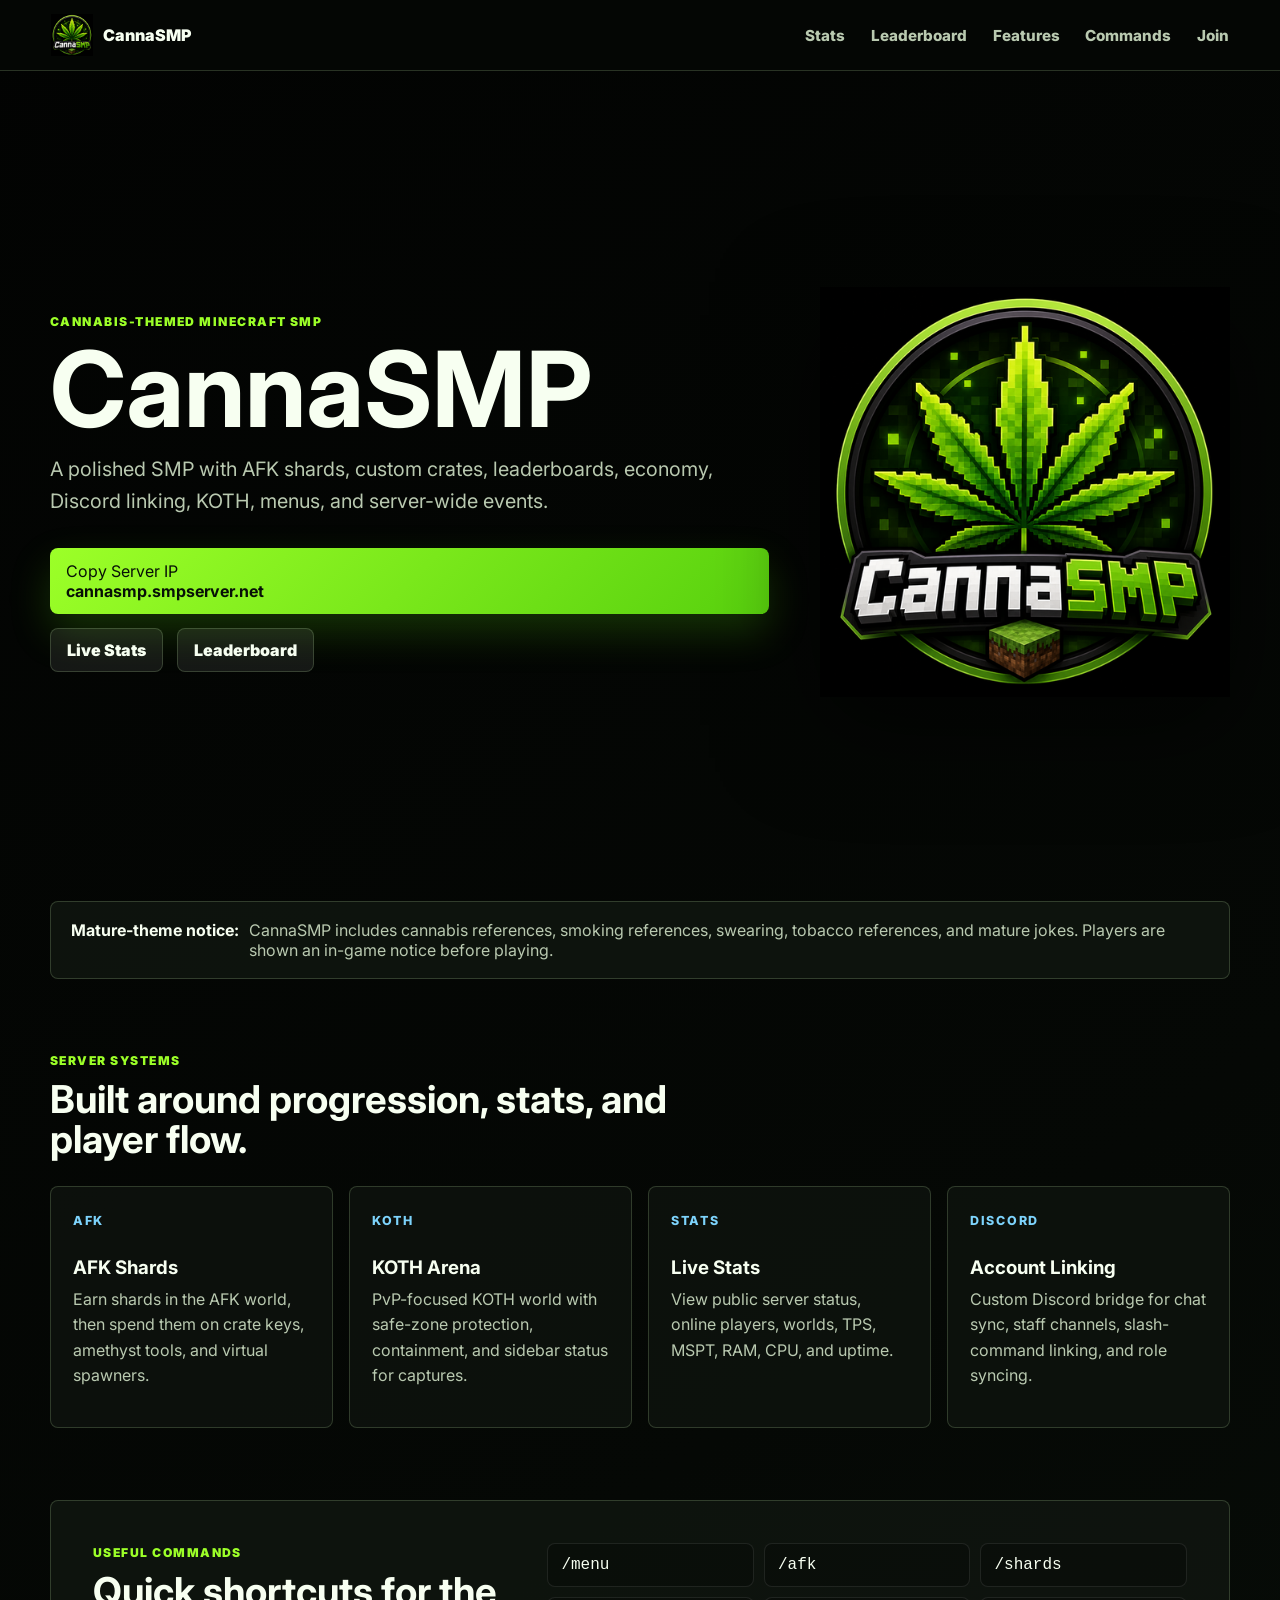
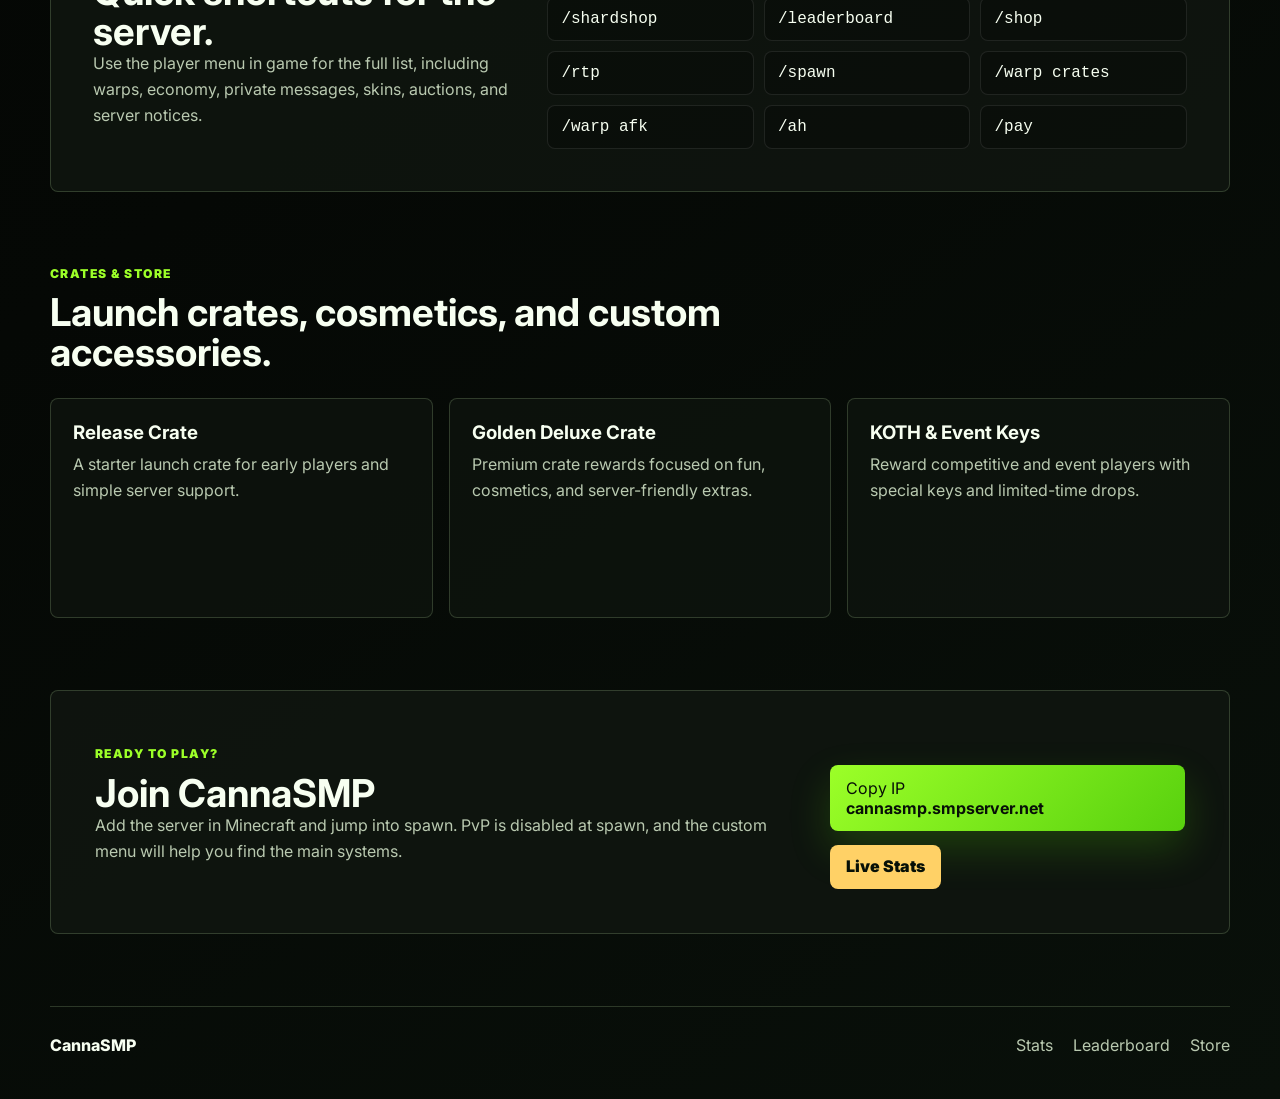
==== commit 49094da7: "Restore homepage and add stats page" ====
--- a/index.html
+++ b/index.html
@@ -3,151 +3,97 @@
 <head>
   <meta charset="UTF-8">
   <meta name="viewport" content="width=device-width, initial-scale=1.0">
-  <meta name="description" content="CannaSMP live Minecraft server status, player lookup, commands, and public stats.">
-  <title>CannaSMP | Server Status</title>
+  <meta name="description" content="CannaSMP is a cannabis-themed Minecraft SMP with AFK shards, crates, leaderboards, economy, Discord linking, and custom server systems.">
+  <title>CannaSMP | Minecraft SMP Server</title>
   <link rel="preconnect" href="https://fonts.googleapis.com">
   <link rel="preconnect" href="https://fonts.gstatic.com" crossorigin>
   <link href="https://fonts.googleapis.com/css2?family=Inter:wght@400;600;700;800;900&display=swap" rel="stylesheet">
-  <link rel="stylesheet" href="styles.css">
+  <link rel="stylesheet" href="styles.css?v=20260628-pages1">
 </head>
-<body>
-  <header class="topbar">
-    <a class="brand" href="./" aria-label="CannaSMP status home">
+<body class="home-page">
+  <header class="site-header">
+    <a class="brand" href="./" aria-label="CannaSMP home">
       <img src="assets/cannasmp-logo.png" alt="CannaSMP logo">
       <span>CannaSMP</span>
     </a>
     <nav class="nav-links" aria-label="Primary navigation">
-      <a class="is-active" href="./">Status</a>
+      <a href="stats/">Stats</a>
       <a href="leaderboard/">Leaderboard</a>
-      <a href="#players">Players</a>
+      <a href="#features">Features</a>
       <a href="#commands">Commands</a>
+      <a href="#join">Join</a>
     </nav>
   </header>
 
-  <main class="shell">
-    <section class="dashboard-hero">
-      <div>
-        <p class="eyebrow">Live Minecraft Server</p>
-        <h1>CannaSMP Status</h1>
-        <p class="hero-text">Public server monitor for players, worlds, performance, and quick CannaSMP tools.</p>
+  <main class="home-main">
+    <section class="hero" id="home">
+      <div class="hero-copy">
+        <p class="eyebrow">Cannabis-themed Minecraft SMP</p>
+        <h1>CannaSMP</h1>
+        <p class="hero-text">A polished SMP with AFK shards, custom crates, leaderboards, economy, Discord linking, KOTH, menus, and server-wide events.</p>
+        <div class="hero-actions">
+          <button class="copy-ip home-copy" type="button" data-copy="cannasmp.smpserver.net">
+            <span class="copy-label">Copy Server IP</span>
+            <strong>cannasmp.smpserver.net</strong>
+          </button>
+          <a class="button secondary" href="stats/">Live Stats</a>
+          <a class="button secondary" href="leaderboard/">Leaderboard</a>
+        </div>
       </div>
-      <div class="join-box">
-        <span>Server Address</span>
-        <button class="copy-ip" type="button" data-copy="cannasmp.smpserver.net">
-          <strong>cannasmp.smpserver.net</strong>
-          <small class="copy-label">Click to copy</small>
-        </button>
+      <div class="hero-logo" aria-hidden="true">
+        <img src="assets/cannasmp-logo.png" alt="">
       </div>
     </section>
 
-    <section class="status-grid" data-live-status>
-      <article class="metric-card status-card">
-        <span>Status</span>
-        <strong data-status-online>Loading</strong>
-      </article>
-      <article class="metric-card">
-        <span>Players</span>
-        <strong data-status-players>--</strong>
-      </article>
-      <article class="metric-card">
-        <span>TPS</span>
-        <strong data-status-tps>--</strong>
-      </article>
-      <article class="metric-card">
-        <span>MSPT</span>
-        <strong data-status-mspt>--</strong>
-      </article>
-      <article class="metric-card">
-        <span>RAM</span>
-        <strong data-status-ram>--</strong>
-      </article>
-      <article class="metric-card">
-        <span>CPU</span>
-        <strong data-status-cpu>--</strong>
-      </article>
-      <article class="metric-card">
-        <span>Uptime</span>
-        <strong data-status-uptime>--</strong>
-      </article>
-      <article class="metric-card">
-        <span>Version</span>
-        <strong data-status-version>--</strong>
-      </article>
+    <section class="notice" aria-label="Mature theme notice">
+      <strong>Mature-theme notice:</strong>
+      <span>CannaSMP includes cannabis references, smoking references, swearing, tobacco references, and mature jokes. Players are shown an in-game notice before playing.</span>
     </section>
 
-    <section class="two-column" id="players">
-      <article class="panel">
-        <div class="panel-heading">
-          <div>
-            <p class="eyebrow">Lookup</p>
-            <h2>Find a Player</h2>
-          </div>
-        </div>
-        <form class="lookup-form" data-player-search>
-          <input type="search" name="player" placeholder="Username or UUID" autocomplete="off">
-          <button type="submit">Search</button>
-        </form>
-        <div class="lookup-result" data-player-result>
-          Search the latest public snapshot.
-        </div>
-      </article>
-
-      <article class="panel">
-        <div class="panel-heading">
-          <div>
-            <p class="eyebrow">Online Now</p>
-            <h2>Players</h2>
-          </div>
-          <a class="text-link" href="leaderboard/">View leaderboard</a>
-        </div>
-        <div class="player-table" data-status-player-list>
-          <span>Waiting for server snapshot.</span>
-        </div>
-      </article>
+    <section class="section" id="features">
+      <div class="section-heading">
+        <p class="eyebrow">Server Systems</p>
+        <h2>Built around progression, stats, and player flow.</h2>
+      </div>
+      <div class="feature-grid">
+        <article class="feature-card">
+          <span>AFK</span>
+          <h3>AFK Shards</h3>
+          <p>Earn shards in the AFK world, then spend them on crate keys, amethyst tools, and virtual spawners.</p>
+        </article>
+        <article class="feature-card">
+          <span>KOTH</span>
+          <h3>KOTH Arena</h3>
+          <p>PvP-focused KOTH world with safe-zone protection, containment, and sidebar status for captures.</p>
+        </article>
+        <article class="feature-card">
+          <span>Stats</span>
+          <h3>Live Stats</h3>
+          <p>View public server status, online players, worlds, TPS, MSPT, RAM, CPU, and uptime.</p>
+        </article>
+        <article class="feature-card">
+          <span>Discord</span>
+          <h3>Account Linking</h3>
+          <p>Custom Discord bridge for chat sync, staff channels, slash-command linking, and role syncing.</p>
+        </article>
+      </div>
     </section>
 
-    <section class="two-column">
-      <article class="panel">
-        <div class="panel-heading">
-          <div>
-            <p class="eyebrow">Worlds</p>
-            <h2>Live Worlds</h2>
-          </div>
-        </div>
-        <div class="world-table" data-status-worlds>
-          <span>Waiting for server snapshot.</span>
-        </div>
-      </article>
-
-      <article class="panel">
-        <div class="panel-heading">
-          <div>
-            <p class="eyebrow">Systems</p>
-            <h2>Integrations</h2>
-          </div>
-        </div>
-        <div class="integration-list" data-status-integrations>
-          <span>Waiting for server snapshot.</span>
-        </div>
-      </article>
-    </section>
-
-    <section class="panel" id="commands">
-      <div class="panel-heading">
-        <div>
-          <p class="eyebrow">Commands</p>
-          <h2>Useful CannaSMP Commands</h2>
-        </div>
+    <section class="split-section" id="commands">
+      <div>
+        <p class="eyebrow">Useful Commands</p>
+        <h2>Quick shortcuts for the server.</h2>
+        <p>Use the player menu in game for the full list, including warps, economy, private messages, skins, auctions, and server notices.</p>
       </div>
-      <div class="command-grid">
+      <div class="command-list" aria-label="Common server commands">
         <code>/menu</code>
-        <code>/spawn</code>
-        <code>/rtp</code>
         <code>/afk</code>
         <code>/shards</code>
         <code>/shardshop</code>
         <code>/leaderboard</code>
         <code>/shop</code>
+        <code>/rtp</code>
+        <code>/spawn</code>
         <code>/warp crates</code>
         <code>/warp afk</code>
         <code>/ah</code>
@@ -155,15 +101,50 @@
       </div>
     </section>
 
-    <p class="snapshot-note" data-status-updated>No live snapshot has been published yet.</p>
+    <section class="section" id="crates">
+      <div class="section-heading">
+        <p class="eyebrow">Crates & Store</p>
+        <h2>Launch crates, cosmetics, and custom accessories.</h2>
+      </div>
+      <div class="crate-row">
+        <article>
+          <h3>Release Crate</h3>
+          <p>A starter launch crate for early players and simple server support.</p>
+        </article>
+        <article>
+          <h3>Golden Deluxe Crate</h3>
+          <p>Premium crate rewards focused on fun, cosmetics, and server-friendly extras.</p>
+        </article>
+        <article>
+          <h3>KOTH & Event Keys</h3>
+          <p>Reward competitive and event players with special keys and limited-time drops.</p>
+        </article>
+      </div>
+    </section>
+
+    <section class="join-panel" id="join">
+      <div>
+        <p class="eyebrow">Ready to play?</p>
+        <h2>Join CannaSMP</h2>
+        <p>Add the server in Minecraft and jump into spawn. PvP is disabled at spawn, and the custom menu will help you find the main systems.</p>
+      </div>
+      <div class="join-actions">
+        <button class="copy-ip home-copy large" type="button" data-copy="cannasmp.smpserver.net">
+          <span class="copy-label">Copy IP</span>
+          <strong>cannasmp.smpserver.net</strong>
+        </button>
+        <a class="button" href="stats/">Live Stats</a>
+      </div>
+    </section>
   </main>
 
-  <footer class="footer">
+  <footer class="site-footer">
     <span>CannaSMP</span>
+    <a href="stats/">Stats</a>
+    <a href="leaderboard/">Leaderboard</a>
     <a href="https://cannasmp.tebex.io">Store</a>
-    <a href="https://github.com/CannaSMP">GitHub</a>
   </footer>
 
-  <script src="app.js"></script>
+  <script src="app.js?v=20260628-pages1"></script>
 </body>
 </html>
--- a/styles.css
+++ b/styles.css
@@ -460,3 +460,235 @@
     margin-right: 0;
   }
 }
+
+.site-header {
+  position: sticky;
+  top: 0;
+  z-index: 20;
+  display: flex;
+  align-items: center;
+  justify-content: space-between;
+  gap: 24px;
+  padding: 14px clamp(18px, 4vw, 56px);
+  background: rgba(5, 8, 5, 0.86);
+  border-bottom: 1px solid var(--line);
+  backdrop-filter: blur(16px);
+}
+
+.home-main {
+  width: min(1180px, calc(100% - 32px));
+  margin: 0 auto;
+}
+
+.hero {
+  min-height: calc(100vh - 70px);
+  display: grid;
+  grid-template-columns: minmax(0, 1fr) minmax(300px, 410px);
+  align-items: center;
+  gap: clamp(24px, 4vw, 56px);
+  padding: 54px 0 42px;
+}
+
+.home-page h1 {
+  margin-bottom: 18px;
+  font-size: clamp(3.8rem, 8.2vw, 7.25rem);
+}
+
+.hero-actions,
+.join-actions {
+  display: flex;
+  flex-wrap: wrap;
+  gap: 14px;
+  margin-top: 30px;
+}
+
+.button.secondary {
+  color: var(--text);
+  background: rgba(255, 255, 255, 0.08);
+  border: 1px solid var(--line);
+}
+
+.home-copy {
+  min-width: min(100%, 290px);
+  box-shadow: 0 18px 40px rgba(88, 209, 14, 0.22);
+}
+
+.home-copy.large {
+  min-width: min(100%, 330px);
+}
+
+.hero-logo {
+  display: grid;
+  place-items: center;
+}
+
+.hero-logo img {
+  width: min(100%, 410px);
+  filter: drop-shadow(0 28px 50px rgba(0, 0, 0, 0.62));
+}
+
+.notice,
+.split-section,
+.join-panel {
+  border: 1px solid var(--line);
+  border-radius: 8px;
+  background: rgba(16, 22, 16, 0.82);
+}
+
+.notice {
+  display: flex;
+  gap: 10px;
+  padding: 18px 20px;
+  color: var(--muted);
+}
+
+.notice strong {
+  flex: 0 0 auto;
+  color: var(--text);
+}
+
+.section,
+.split-section,
+.join-panel {
+  margin: 72px 0;
+}
+
+.section-heading {
+  max-width: 720px;
+  margin-bottom: 26px;
+}
+
+.feature-grid,
+.crate-row {
+  display: grid;
+  grid-template-columns: repeat(4, minmax(0, 1fr));
+  gap: 16px;
+}
+
+.feature-card,
+.crate-row article {
+  min-height: 220px;
+  padding: 22px;
+  border: 1px solid var(--line);
+  border-radius: 8px;
+  background: rgba(16, 22, 16, 0.72);
+}
+
+.feature-card span {
+  display: inline-flex;
+  margin-bottom: 28px;
+  color: var(--blue);
+  font-weight: 800;
+  font-size: 0.78rem;
+  text-transform: uppercase;
+  letter-spacing: 0.14em;
+}
+
+.split-section {
+  display: grid;
+  grid-template-columns: minmax(0, 0.8fr) minmax(260px, 1.2fr);
+  gap: 28px;
+  padding: clamp(24px, 5vw, 42px);
+}
+
+.command-list {
+  display: grid;
+  grid-template-columns: repeat(3, minmax(0, 1fr));
+  gap: 10px;
+}
+
+.crate-row {
+  grid-template-columns: repeat(3, minmax(0, 1fr));
+}
+
+.join-panel {
+  display: grid;
+  grid-template-columns: minmax(0, 1fr) auto;
+  align-items: center;
+  gap: 24px;
+  padding: clamp(24px, 5vw, 44px);
+}
+
+.site-footer {
+  width: min(1180px, calc(100% - 32px));
+  margin: 20px auto 0;
+  padding: 28px 0 44px;
+  display: flex;
+  gap: 20px;
+  color: var(--muted);
+  border-top: 1px solid var(--line);
+}
+
+.site-footer span {
+  margin-right: auto;
+  color: var(--text);
+  font-weight: 800;
+}
+
+@media (max-width: 860px) {
+  .site-header {
+    align-items: flex-start;
+    flex-direction: column;
+  }
+
+  .hero,
+  .split-section,
+  .join-panel {
+    grid-template-columns: 1fr;
+  }
+
+  .hero {
+    min-height: auto;
+    padding-top: 42px;
+  }
+
+  .hero-logo {
+    order: -1;
+  }
+
+  .hero-logo img {
+    width: min(68vw, 320px);
+  }
+
+  .feature-grid,
+  .crate-row {
+    grid-template-columns: repeat(2, minmax(0, 1fr));
+  }
+
+  .command-list {
+    grid-template-columns: repeat(2, minmax(0, 1fr));
+  }
+
+  .notice {
+    flex-direction: column;
+  }
+}
+
+@media (max-width: 560px) {
+  .home-main,
+  .site-footer {
+    width: min(100% - 24px, 1180px);
+  }
+
+  .feature-grid,
+  .crate-row,
+  .command-list {
+    grid-template-columns: 1fr;
+  }
+
+  .feature-card,
+  .crate-row article {
+    min-height: auto;
+  }
+
+  .hero-actions,
+  .join-actions,
+  .site-footer {
+    flex-direction: column;
+  }
+
+  .button,
+  .home-copy {
+    width: 100%;
+  }
+}
